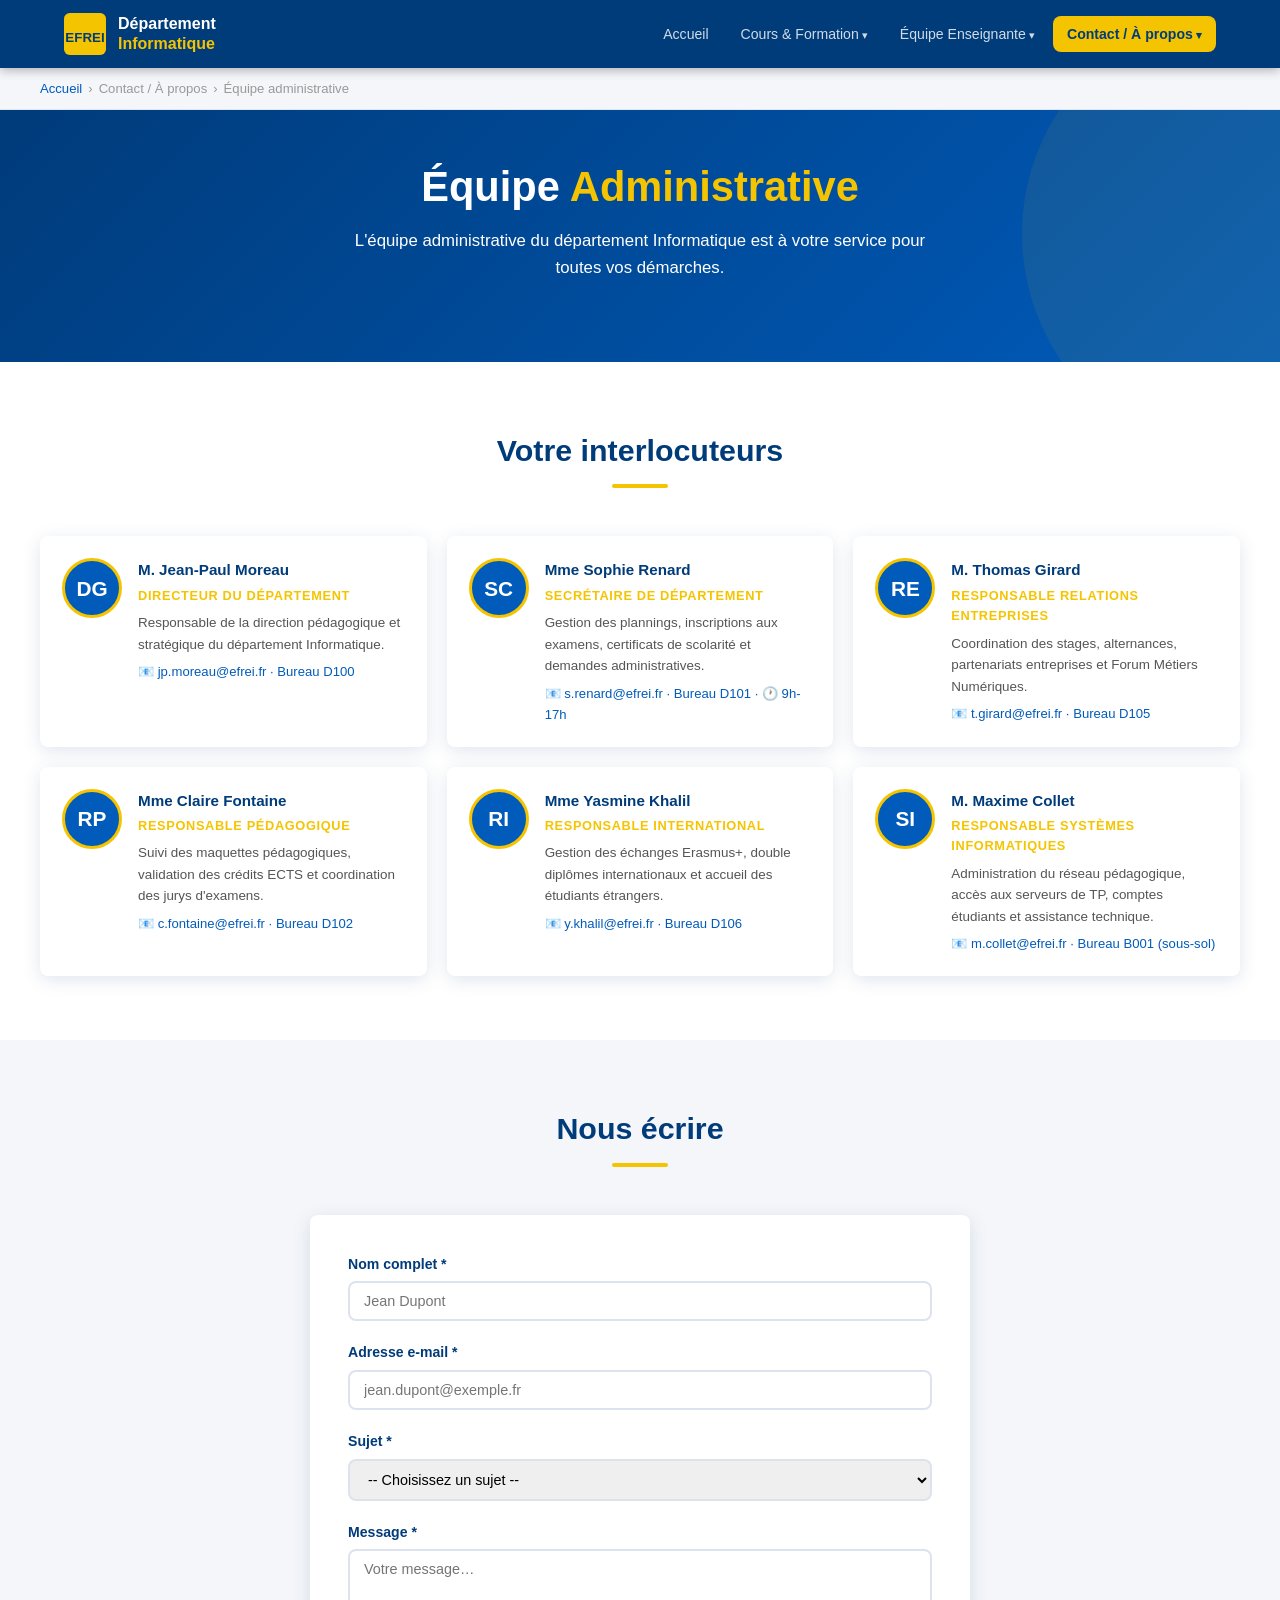
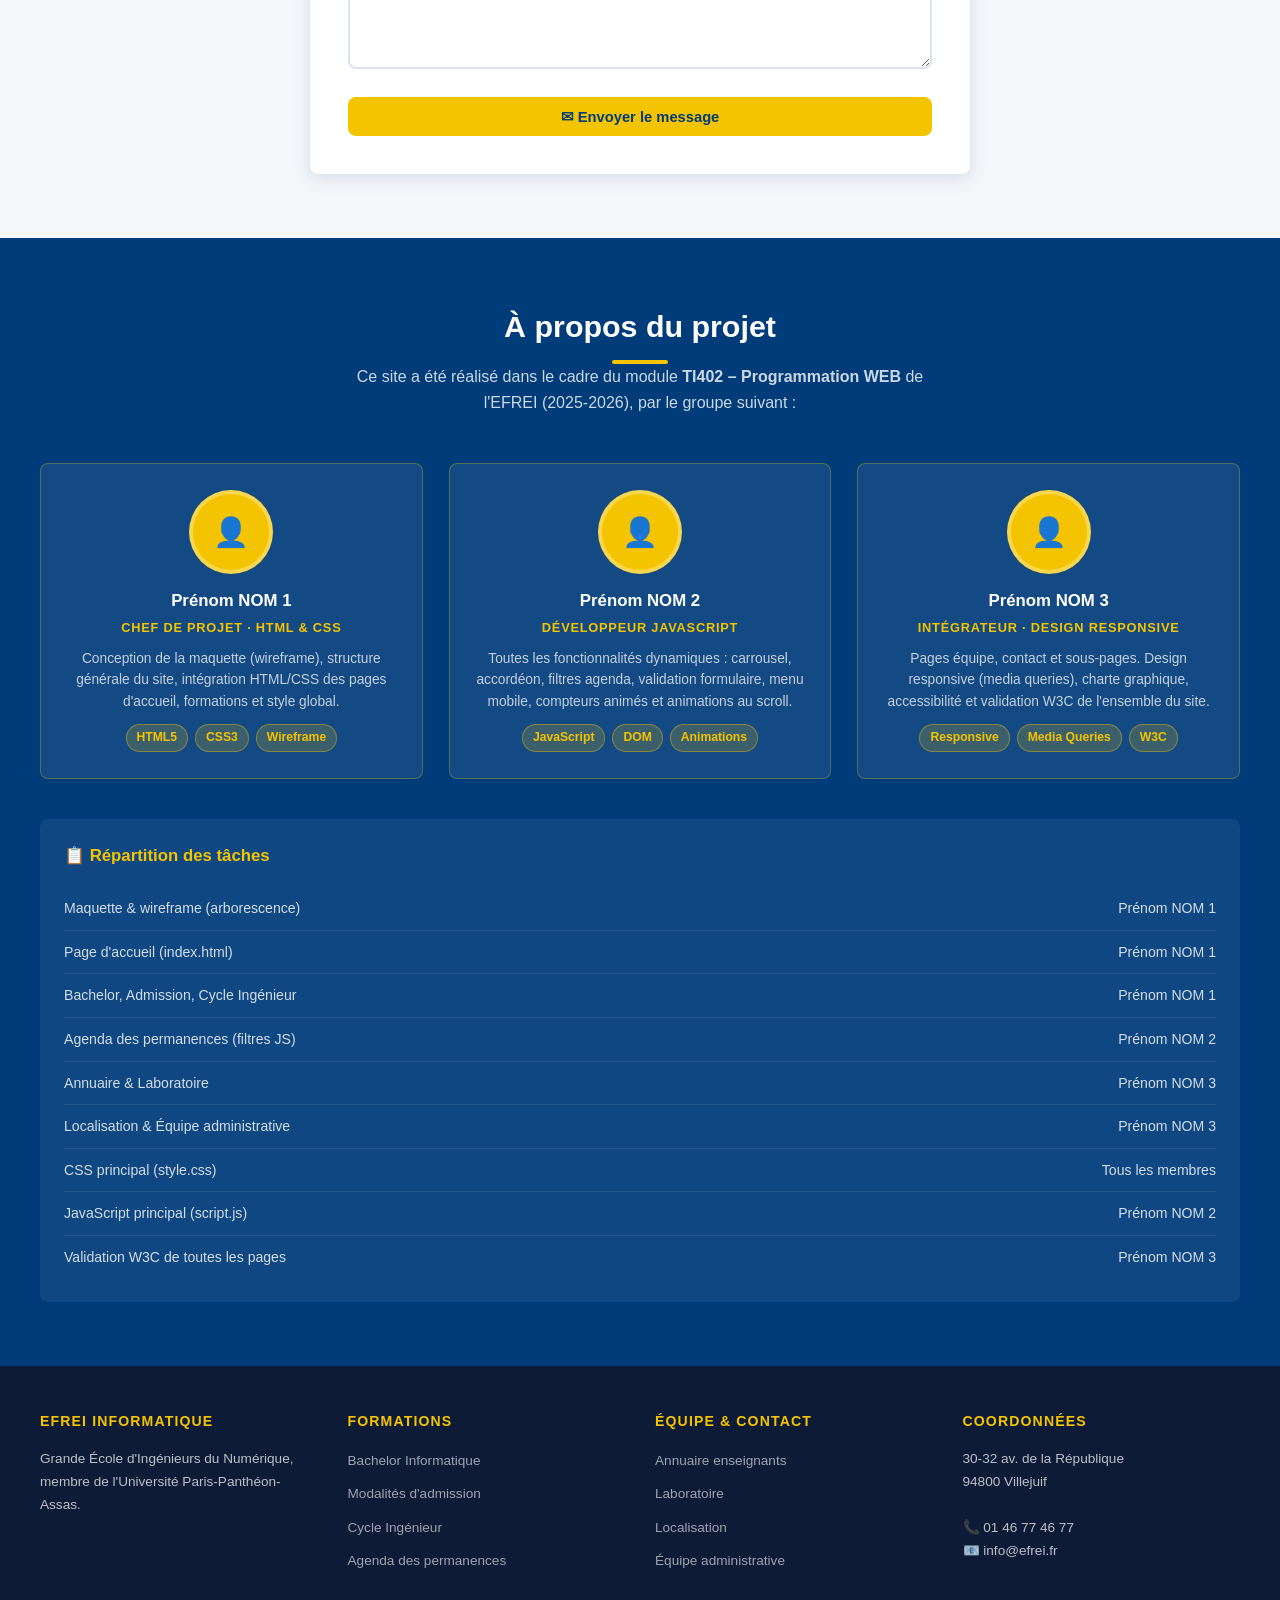
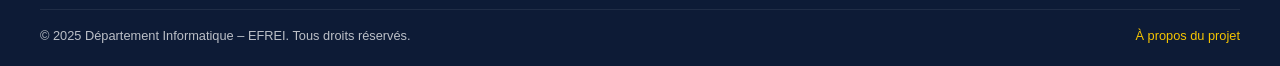
==== Contact/equipe-administrative.html @ bdb6fded "Add files via upload" ====
<!DOCTYPE html>
<html lang="fr">
<head>
  <meta charset="UTF-8" />
  <meta name="viewport" content="width=device-width, initial-scale=1.0" />
  <title>Équipe Administrative &amp; À propos – EFREI</title>
  <link rel="stylesheet" href="../style.css" />
  <style>
    /* Section À propos du projet */
    .apropos-section { background:var(--bleu); color:var(--blanc); }
    .apropos-section .section-titre h2 { color:var(--blanc); }
    .apropos-section .section-titre p { color:rgba(255,255,255,0.8); }
    .carte-membre-projet {
      background:rgba(255,255,255,0.08); border:1px solid rgba(245,196,0,0.3);
      border-radius:var(--radius); padding:26px; text-align:center;
      transition:background 0.3s, transform 0.3s;
    }
    .carte-membre-projet:hover { background:rgba(255,255,255,0.14); transform:translateY(-4px); }
    .carte-membre-projet .av-projet {
      width:84px; height:84px; border-radius:50%; background:var(--jaune);
      color:var(--bleu); font-size:1.8rem; font-weight:700;
      display:flex; align-items:center; justify-content:center;
      margin:0 auto 14px; border:4px solid rgba(255,255,255,0.3);
    }
    .carte-membre-projet h3 { color:var(--blanc); font-size:1.05rem; margin-bottom:3px; }
    .carte-membre-projet .role-projet { color:var(--jaune); font-size:0.8rem; font-weight:700; text-transform:uppercase; letter-spacing:0.06em; margin-bottom:10px; }
    .carte-membre-projet p { font-size:0.86rem; color:rgba(255,255,255,0.75); line-height:1.55; }
    .tech-tags { display:flex; flex-wrap:wrap; gap:7px; justify-content:center; margin-top:12px; }
    .tech-tag { background:rgba(245,196,0,0.18); color:var(--jaune); border:1px solid rgba(245,196,0,0.4); border-radius:20px; padding:3px 10px; font-size:0.76rem; font-weight:600; }
    .repartition-box { background:rgba(255,255,255,0.06); border-radius:var(--radius); padding:24px; margin-top:40px; }
    .repartition-box h3 { color:var(--jaune); margin-bottom:18px; font-size:1.05rem; }
    .repartition-ligne { display:flex; justify-content:space-between; align-items:center; padding:10px 0; border-bottom:1px solid rgba(255,255,255,0.08); font-size:0.88rem; color:rgba(255,255,255,0.82); }
    .repartition-ligne:last-child { border-bottom:none; }
 
    /* Équipe administrative */
    .admin-card { background:var(--blanc); border-radius:var(--radius); box-shadow:var(--ombre); padding:22px; display:flex; gap:16px; align-items:flex-start; transition:transform 0.3s; }
    .admin-card:hover { transform:translateY(-3px); }
    .admin-av { width:60px; height:60px; min-width:60px; border-radius:50%; background:var(--bleu-clair); color:var(--blanc); font-size:1.3rem; font-weight:700; display:flex; align-items:center; justify-content:center; border:3px solid var(--jaune); }
    .admin-info h3 { color:var(--bleu); font-size:0.95rem; margin-bottom:3px; }
    .admin-info .poste { font-size:0.8rem; color:var(--jaune); font-weight:700; text-transform:uppercase; letter-spacing:0.05em; margin-bottom:6px; }
    .admin-info p { font-size:0.84rem; color:#555; }
    .admin-info .contact-admin { margin-top:6px; font-size:0.82rem; color:var(--bleu-clair); }
    .grille-admin { display:grid; grid-template-columns:repeat(auto-fit,minmax(300px,1fr)); gap:20px; }
  </style>
</head>
<body>
 
<header>
  <div class="header-inner">
    <div class="logo-zone">
      <svg width="44" height="44" viewBox="0 0 44 44" xmlns="http://www.w3.org/2000/svg" aria-label="Logo EFREI"><rect width="44" height="44" rx="6" fill="#f5c400"/><text x="22" y="30" text-anchor="middle" font-family="Arial Black,sans-serif" font-size="14" font-weight="900" fill="#003b7a">EFREI</text></svg>
      <div class="site-title">Département<br><span>Informatique</span></div>
    </div>
    <button class="menu-btn" id="menu-btn" aria-label="Ouvrir le menu" aria-expanded="false"><span></span><span></span><span></span></button>
    <nav id="nav-principal" aria-label="Navigation principale">
      <ul>
        <li><a href="../index.html">Accueil</a></li>
        <li class="nav-item"><a href="../formations/bachelor.html">Cours &amp; Formation</a><ul class="sous-menu"><li><a href="../formations/bachelor.html">Bachelor Informatique</a></li><li><a href="../formations/admission.html">Modalités d'admission</a></li><li><a href="../formations/cycle-ingenieur.html">Cycle Ingénieur</a></li><li><a href="../formations/agenda.html">Agenda des permanences</a></li></ul></li>
        <li class="nav-item"><a href="../equipe/annuaire.html">Équipe Enseignante</a><ul class="sous-menu"><li><a href="../equipe/annuaire.html">Annuaire des enseignants</a></li><li><a href="../equipe/laboratoire.html">Laboratoire</a></li></ul></li>
        <li class="nav-item"><a href="localisation.html">Contact / À propos</a><ul class="sous-menu"><li><a href="localisation.html">Localisation &amp; accès</a></li><li><a href="equipe-administrative.html">Équipe administrative</a></li></ul></li>
      </ul>
    </nav>
  </div>
</header>
 
<nav class="breadcrumb" aria-label="Fil d'Ariane">
  <div class="conteneur">
    <a href="../index.html">Accueil</a><span>›</span>
    <span>Contact / À propos</span><span>›</span>
    <span>Équipe administrative</span>
  </div>
</nav>
 
<section class="hero hero-petit">
  <div class="conteneur">
    <h1 class="fade-in">Équipe <span>Administrative</span></h1>
    <p class="fd1">L'équipe administrative du département Informatique est à votre service pour toutes vos démarches.</p>
  </div>
</section>
 
<!-- Équipe administrative -->
<section>
  <div class="conteneur">
    <div class="section-titre">
      <h2>Votre interlocuteurs</h2>
      <div class="trait"></div>
    </div>
    <div class="grille-admin">
      <div class="admin-card fd1">
        <div class="admin-av">DG</div>
        <div class="admin-info">
          <h3>M. Jean-Paul Moreau</h3>
          <p class="poste">Directeur du département</p>
          <p>Responsable de la direction pédagogique et stratégique du département Informatique.</p>
          <p class="contact-admin">📧 jp.moreau@efrei.fr · Bureau D100</p>
        </div>
      </div>
      <div class="admin-card fd2">
        <div class="admin-av">SC</div>
        <div class="admin-info">
          <h3>Mme Sophie Renard</h3>
          <p class="poste">Secrétaire de département</p>
          <p>Gestion des plannings, inscriptions aux examens, certificats de scolarité et demandes administratives.</p>
          <p class="contact-admin">📧 s.renard@efrei.fr · Bureau D101 · 🕐 9h-17h</p>
        </div>
      </div>
      <div class="admin-card fd3">
        <div class="admin-av">RE</div>
        <div class="admin-info">
          <h3>M. Thomas Girard</h3>
          <p class="poste">Responsable Relations Entreprises</p>
          <p>Coordination des stages, alternances, partenariats entreprises et Forum Métiers Numériques.</p>
          <p class="contact-admin">📧 t.girard@efrei.fr · Bureau D105</p>
        </div>
      </div>
      <div class="admin-card fd4">
        <div class="admin-av">RP</div>
        <div class="admin-info">
          <h3>Mme Claire Fontaine</h3>
          <p class="poste">Responsable Pédagogique</p>
          <p>Suivi des maquettes pédagogiques, validation des crédits ECTS et coordination des jurys d'examens.</p>
          <p class="contact-admin">📧 c.fontaine@efrei.fr · Bureau D102</p>
        </div>
      </div>
      <div class="admin-card fd1">
        <div class="admin-av">RI</div>
        <div class="admin-info">
          <h3>Mme Yasmine Khalil</h3>
          <p class="poste">Responsable International</p>
          <p>Gestion des échanges Erasmus+, double diplômes internationaux et accueil des étudiants étrangers.</p>
          <p class="contact-admin">📧 y.khalil@efrei.fr · Bureau D106</p>
        </div>
      </div>
      <div class="admin-card fd2">
        <div class="admin-av">SI</div>
        <div class="admin-info">
          <h3>M. Maxime Collet</h3>
          <p class="poste">Responsable Systèmes Informatiques</p>
          <p>Administration du réseau pédagogique, accès aux serveurs de TP, comptes étudiants et assistance technique.</p>
          <p class="contact-admin">📧 m.collet@efrei.fr · Bureau B001 (sous-sol)</p>
        </div>
      </div>
    </div>
  </div>
</section>
 
<!-- Formulaire de contact -->
<section class="fond-gris">
  <div class="conteneur">
    <div class="section-titre">
      <h2>Nous écrire</h2>
      <div class="trait"></div>
    </div>
    <form class="formulaire" id="form-contact" novalidate>
      <div class="champ-groupe">
        <label for="nom">Nom complet *</label>
        <input type="text" id="nom" name="nom" placeholder="Jean Dupont" required autocomplete="name" />
        <p class="erreur-msg" id="nom-erreur" role="alert">Veuillez entrer votre nom (min. 2 caractères).</p>
      </div>
      <div class="champ-groupe">
        <label for="email">Adresse e-mail *</label>
        <input type="email" id="email" name="email" placeholder="jean.dupont@exemple.fr" required autocomplete="email" />
        <p class="erreur-msg" id="email-erreur" role="alert">Veuillez entrer un e-mail valide.</p>
      </div>
      <div class="champ-groupe">
        <label for="sujet">Sujet *</label>
        <select id="sujet" name="sujet" required>
          <option value="">-- Choisissez un sujet --</option>
          <option value="info">Demande d'information</option>
          <option value="stage">Stage / Alternance</option>
          <option value="admission">Admission</option>
          <option value="scolarite">Scolarité</option>
          <option value="autre">Autre</option>
        </select>
        <p class="erreur-msg" id="sujet-erreur" role="alert">Veuillez choisir un sujet.</p>
      </div>
      <div class="champ-groupe">
        <label for="message">Message *</label>
        <textarea id="message" name="message" placeholder="Votre message…" required></textarea>
        <p class="erreur-msg" id="msg-erreur" role="alert">Le message doit contenir au moins 10 caractères.</p>
      </div>
      <button type="submit" class="btn btn-primaire" style="width:100%;">✉ Envoyer le message</button>
      <div class="success-msg" id="success-msg" role="status">✅ Message envoyé ! Nous vous répondrons rapidement.</div>
    </form>
  </div>
</section>
 
<!-- ======== À PROPOS DU PROJET ======== -->
<section class="apropos-section" id="a-propos">
  <div class="conteneur">
    <div class="section-titre">
      <h2>À propos du projet</h2>
      <div class="trait"></div>
      <p>Ce site a été réalisé dans le cadre du module <strong>TI402 – Programmation WEB</strong> de l'EFREI (2025-2026), par le groupe suivant :</p>
    </div>
 
    <!-- ⚠️ REMPLACEZ les "Prénom NOM" et les initiales par les vrais membres de votre groupe ! -->
    <div class="grille-cartes">
 
      <div class="carte-membre-projet fd1">
        <div class="av-projet">👤</div>
        <h3>Prénom NOM 1</h3>
        <p class="role-projet">Chef de projet · HTML &amp; CSS</p>
        <p>Conception de la maquette (wireframe), structure générale du site, intégration HTML/CSS des pages d'accueil, formations et style global.</p>
        <div class="tech-tags"><span class="tech-tag">HTML5</span><span class="tech-tag">CSS3</span><span class="tech-tag">Wireframe</span></div>
      </div>
 
      <div class="carte-membre-projet fd2">
        <div class="av-projet">👤</div>
        <h3>Prénom NOM 2</h3>
        <p class="role-projet">Développeur JavaScript</p>
        <p>Toutes les fonctionnalités dynamiques : carrousel, accordéon, filtres agenda, validation formulaire, menu mobile, compteurs animés et animations au scroll.</p>
        <div class="tech-tags"><span class="tech-tag">JavaScript</span><span class="tech-tag">DOM</span><span class="tech-tag">Animations</span></div>
      </div>
 
      <div class="carte-membre-projet fd3">
        <div class="av-projet">👤</div>
        <h3>Prénom NOM 3</h3>
        <p class="role-projet">Intégrateur · Design Responsive</p>
        <p>Pages équipe, contact et sous-pages. Design responsive (media queries), charte graphique, accessibilité et validation W3C de l'ensemble du site.</p>
        <div class="tech-tags"><span class="tech-tag">Responsive</span><span class="tech-tag">Media Queries</span><span class="tech-tag">W3C</span></div>
      </div>
 
    </div>
 
    <!-- Répartition des tâches -->
    <div class="repartition-box">
      <h3>📋 Répartition des tâches</h3>
      <div class="repartition-ligne"><span>Maquette &amp; wireframe (arborescence)</span><span>Prénom NOM 1</span></div>
      <div class="repartition-ligne"><span>Page d'accueil (index.html)</span><span>Prénom NOM 1</span></div>
      <div class="repartition-ligne"><span>Bachelor, Admission, Cycle Ingénieur</span><span>Prénom NOM 1</span></div>
      <div class="repartition-ligne"><span>Agenda des permanences (filtres JS)</span><span>Prénom NOM 2</span></div>
      <div class="repartition-ligne"><span>Annuaire &amp; Laboratoire</span><span>Prénom NOM 3</span></div>
      <div class="repartition-ligne"><span>Localisation &amp; Équipe administrative</span><span>Prénom NOM 3</span></div>
      <div class="repartition-ligne"><span>CSS principal (style.css)</span><span>Tous les membres</span></div>
      <div class="repartition-ligne"><span>JavaScript principal (script.js)</span><span>Prénom NOM 2</span></div>
      <div class="repartition-ligne"><span>Validation W3C de toutes les pages</span><span>Prénom NOM 3</span></div>
    </div>
  </div>
</section>
 
<footer>
  <div class="footer-inner">
    <div class="footer-col"><h3>EFREI Informatique</h3><p>Grande École d'Ingénieurs du Numérique, membre de l'Université Paris-Panthéon-Assas.</p></div>
    <div class="footer-col"><h3>Formations</h3><ul><li><a href="../formations/bachelor.html">Bachelor Informatique</a></li><li><a href="../formations/admission.html">Modalités d'admission</a></li><li><a href="../formations/cycle-ingenieur.html">Cycle Ingénieur</a></li><li><a href="../formations/agenda.html">Agenda des permanences</a></li></ul></div>
    <div class="footer-col"><h3>Équipe &amp; Contact</h3><ul><li><a href="../equipe/annuaire.html">Annuaire enseignants</a></li><li><a href="../equipe/laboratoire.html">Laboratoire</a></li><li><a href="localisation.html">Localisation</a></li><li><a href="equipe-administrative.html">Équipe administrative</a></li></ul></div>
    <div class="footer-col"><h3>Coordonnées</h3><p>30-32 av. de la République<br>94800 Villejuif<br><br>📞 01 46 77 46 77<br>📧 info@efrei.fr</p></div>
  </div>
  <div class="footer-bas">
    <p>&copy; 2025 Département Informatique – EFREI. Tous droits réservés.</p>
    <nav aria-label="Nav secondaire"><a href="equipe-administrative.html#a-propos" style="color:var(--jaune);">À propos du projet</a></nav>
  </div>
</footer>
<script src="../script.js"></script>
</body>
</html>
---- style.css ----
/* ============================================
   EFREI - Département Informatique
   style.css — Feuille de style principale
   ============================================ */
 
/* ---------- Variables CSS ---------- */
:root {
  --bleu:       #003b7a;
  --bleu-clair: #005bbb;
  --jaune:      #f5c400;
  --blanc:      #ffffff;
  --gris-clair: #f4f6f9;
  --gris-texte: #333333;
  --pied:       #0d1b36;
  --ombre:      0 4px 18px rgba(0,59,122,0.13);
  --radius:     8px;
  --transition: 0.3s ease;
}
 
/* ---------- Reset ---------- */
*, *::before, *::after { margin:0; padding:0; box-sizing:border-box; }
html { scroll-behavior: smooth; }
body { font-family:'Segoe UI',Tahoma,Geneva,Verdana,sans-serif; color:var(--gris-texte); background:var(--blanc); line-height:1.6; }
a { text-decoration:none; color:inherit; }
img { max-width:100%; height:auto; display:block; }
ul { list-style:none; }
 
/* ---------- HEADER ---------- */
header {
  background: var(--bleu);
  color: var(--blanc);
  position: sticky;
  top: 0;
  z-index: 1000;
  box-shadow: 0 2px 10px rgba(0,0,0,0.3);
}
.header-inner {
  max-width: 1200px;
  margin: 0 auto;
  padding: 0 24px;
  height: 68px;
  display: flex;
  align-items: center;
  justify-content: space-between;
}
.logo-zone { display:flex; align-items:center; gap:12px; }
.logo-zone svg { height:42px; width:auto; }
.site-title { font-size:1rem; font-weight:700; line-height:1.25; }
.site-title span { color:var(--jaune); }
 
/* NAV */
nav ul { display:flex; gap:4px; }
nav ul li a {
  display:block;
  padding:7px 14px;
  border-radius:var(--radius);
  font-size:0.88rem;
  font-weight:500;
  color:rgba(255,255,255,0.82);
  transition:background var(--transition), color var(--transition);
}
nav ul li a:hover, nav ul li a.actif {
  background:var(--jaune);
  color:var(--bleu);
  font-weight:700;
}
 
/* Dropdown sous-menus */
.nav-item { position:relative; }
.nav-item > a::after { content:' ▾'; font-size:0.7rem; }
.sous-menu {
  display:none;
  position:absolute;
  top:calc(100% + 8px);
  left:0;
  background:var(--blanc);
  border-radius:var(--radius);
  box-shadow:var(--ombre);
  min-width:220px;
  padding:8px 0;
  z-index:200;
}
.sous-menu li a {
  color:var(--bleu);
  padding:9px 18px;
  font-size:0.85rem;
  border-radius:0;
  display:block;
}
.sous-menu li a:hover { background:var(--gris-clair); color:var(--bleu); }
.nav-item:hover .sous-menu { display:block; }
 
/* Hamburger */
.menu-btn {
  display:none; background:none; border:none; cursor:pointer;
  flex-direction:column; gap:5px; padding:6px;
}
.menu-btn span { display:block; width:26px; height:3px; background:var(--blanc); border-radius:2px; transition:var(--transition); }
 
/* ---------- FOOTER ---------- */
footer {
  background: var(--pied);
  color: rgba(255,255,255,0.72);
  padding: 44px 24px 20px;
}
.footer-inner {
  max-width:1200px; margin:0 auto;
  display:grid; grid-template-columns:repeat(auto-fit,minmax(210px,1fr)); gap:30px;
  margin-bottom:28px;
}
.footer-col h3 {
  color:var(--jaune); font-size:0.88rem; font-weight:700;
  text-transform:uppercase; letter-spacing:0.08em; margin-bottom:14px;
}
.footer-col ul li { margin-bottom:8px; }
.footer-col ul li a { color:rgba(255,255,255,0.6); font-size:0.85rem; transition:color var(--transition); }
.footer-col ul li a:hover { color:var(--jaune); }
.footer-col p { font-size:0.85rem; line-height:1.7; }
.footer-bas {
  max-width:1200px; margin:0 auto;
  border-top:1px solid rgba(255,255,255,0.08);
  padding-top:16px;
  display:flex; justify-content:space-between; align-items:center;
  flex-wrap:wrap; gap:10px; font-size:0.8rem;
}
 
/* ---------- ÉLÉMENTS COMMUNS ---------- */
.conteneur { max-width:1200px; margin:0 auto; }
section { padding:64px 24px; }
.fond-gris { background:var(--gris-clair); }
 
.section-titre { text-align:center; margin-bottom:48px; }
.section-titre h2 { font-size:1.9rem; color:var(--bleu); margin-bottom:8px; }
.section-titre p { color:#666; max-width:580px; margin:0 auto; }
.trait { width:56px; height:4px; background:var(--jaune); margin:10px auto 0; border-radius:2px; }
 
/* Fil d'Ariane */
.breadcrumb {
  background:var(--gris-clair);
  padding:10px 24px;
  font-size:0.82rem;
  color:#666;
  border-bottom:1px solid #e0e6ef;
}
.breadcrumb .conteneur { display:flex; gap:6px; align-items:center; flex-wrap:wrap; }
.breadcrumb a { color:var(--bleu-clair); }
.breadcrumb a:hover { text-decoration:underline; }
.breadcrumb span { color:#999; }
 
/* HERO */
.hero {
  background:linear-gradient(135deg,var(--bleu) 0%,var(--bleu-clair) 100%);
  color:var(--blanc);
  padding:80px 24px;
  text-align:center;
  position:relative;
  overflow:hidden;
}
.hero::before {
  content:''; position:absolute; top:-40%; right:-15%;
  width:450px; height:450px;
  background:rgba(245,196,0,0.07); border-radius:50%;
}
.hero-petit { padding:52px 24px; }
.hero h1 { font-size:2.6rem; font-weight:800; margin-bottom:16px; line-height:1.2; }
.hero h1 span { color:var(--jaune); }
.hero p { font-size:1.05rem; opacity:0.9; max-width:580px; margin:0 auto 28px; }
.hero-boutons { display:flex; gap:12px; justify-content:center; flex-wrap:wrap; }
 
/* BOUTONS */
.btn { display:inline-block; padding:11px 26px; border-radius:var(--radius); font-weight:600; font-size:0.92rem; cursor:pointer; transition:all var(--transition); border:none; }
.btn-primaire { background:var(--jaune); color:var(--bleu); }
.btn-primaire:hover { background:#e6b800; transform:translateY(-2px); box-shadow:var(--ombre); }
.btn-secondaire { background:transparent; color:var(--blanc); border:2px solid rgba(255,255,255,0.7); }
.btn-secondaire:hover { background:var(--blanc); color:var(--bleu); }
.btn-bleu { background:var(--bleu); color:var(--blanc); }
.btn-bleu:hover { background:var(--bleu-clair); transform:translateY(-2px); }
 
/* CARTES */
.grille-cartes { display:grid; grid-template-columns:repeat(auto-fit,minmax(260px,1fr)); gap:26px; }
.carte {
  background:var(--blanc); border-radius:var(--radius);
  box-shadow:var(--ombre); overflow:hidden;
  transition:transform var(--transition), box-shadow var(--transition);
}
.carte:hover { transform:translateY(-5px); box-shadow:0 14px 32px rgba(0,59,122,0.18); }
.carte-entete { background:var(--bleu); color:var(--blanc); padding:20px; font-size:1.9rem; text-align:center; }
.carte-corps { padding:22px; }
.carte-corps h3 { font-size:1.05rem; color:var(--bleu); margin-bottom:8px; }
.carte-corps p { font-size:0.88rem; color:#555; line-height:1.6; }
 
/* LIEN CARTE (sous-pages) */
.carte-lien { display:block; border:2px solid #e0e6ef; border-radius:var(--radius); padding:22px; transition:all var(--transition); }
.carte-lien:hover { border-color:var(--bleu-clair); background:var(--gris-clair); transform:translateY(-3px); box-shadow:var(--ombre); }
.carte-lien .icone-lien { font-size:2rem; margin-bottom:10px; }
.carte-lien h3 { color:var(--bleu); font-size:1rem; margin-bottom:6px; }
.carte-lien p { font-size:0.85rem; color:#666; }
.carte-lien .fleche { color:var(--jaune); font-size:1.2rem; font-weight:700; margin-top:10px; display:block; }
 
/* TABLEAU */
.tableau-conteneur { overflow-x:auto; }
table { width:100%; border-collapse:collapse; font-size:0.9rem; }
thead { background:var(--bleu); color:var(--blanc); }
thead th { padding:13px 16px; text-align:left; font-weight:600; }
tbody tr { border-bottom:1px solid #e8ecf2; transition:background var(--transition); }
tbody tr:hover { background:#eef3fb; }
tbody td { padding:12px 16px; }
.badge { display:inline-block; padding:3px 10px; border-radius:20px; font-size:0.75rem; font-weight:600; }
.badge-bleu  { background:#dbeafe; color:#1e40af; }
.badge-vert  { background:#d1fae5; color:#065f46; }
.badge-jaune { background:#fef3c7; color:#92400e; }
.badge-rouge { background:#fee2e2; color:#991b1b; }
 
/* STATS */
.stats-bande { background:var(--bleu); color:var(--blanc); padding:50px 24px; }
.stats-grille { max-width:900px; margin:0 auto; display:grid; grid-template-columns:repeat(auto-fit,minmax(150px,1fr)); gap:28px; text-align:center; }
.stat-item h3 { font-size:2.4rem; color:var(--jaune); font-weight:800; }
.stat-item p { font-size:0.88rem; opacity:0.85; margin-top:6px; }
 
/* FORMULAIRE */
.formulaire { max-width:660px; margin:0 auto; background:var(--blanc); border-radius:var(--radius); box-shadow:var(--ombre); padding:38px; }
.champ-groupe { margin-bottom:20px; }
.champ-groupe label { display:block; font-weight:600; font-size:0.88rem; margin-bottom:6px; color:var(--bleu); }
.champ-groupe input, .champ-groupe select, .champ-groupe textarea {
  width:100%; padding:10px 14px; border:2px solid #dde3ee;
  border-radius:var(--radius); font-size:0.9rem; font-family:inherit;
  transition:border-color var(--transition); outline:none;
}
.champ-groupe input:focus, .champ-groupe select:focus, .champ-groupe textarea:focus { border-color:var(--bleu-clair); }
.champ-groupe input.invalide, .champ-groupe textarea.invalide { border-color:#e53e3e; }
.champ-groupe textarea { resize:vertical; min-height:120px; }
.erreur-msg { color:#e53e3e; font-size:0.78rem; margin-top:4px; display:none; }
.erreur-msg.visible { display:block; }
.success-msg { display:none; background:#d1fae5; color:#065f46; padding:14px; border-radius:var(--radius); text-align:center; font-weight:600; margin-top:14px; }
 
/* CARROUSEL */
.carrousel { position:relative; overflow:hidden; border-radius:var(--radius); background:var(--bleu); }
.carrousel-piste { display:flex; transition:transform 0.5s ease; }
.carrousel-diapo { min-width:100%; padding:56px 40px; text-align:center; color:var(--blanc); }
.carrousel-diapo h3 { font-size:1.7rem; margin-bottom:10px; color:var(--jaune); }
.carrousel-diapo p { font-size:0.95rem; opacity:0.9; max-width:560px; margin:0 auto; }
.carrousel-btn { position:absolute; top:50%; transform:translateY(-50%); background:rgba(255,255,255,0.18); color:var(--blanc); border:none; width:42px; height:42px; border-radius:50%; font-size:1.2rem; cursor:pointer; transition:background var(--transition); }
.carrousel-btn:hover { background:var(--jaune); color:var(--bleu); }
.carrousel-btn.precedent { left:10px; }
.carrousel-btn.suivant   { right:10px; }
.carrousel-points { display:flex; justify-content:center; gap:8px; padding:12px 0; background:var(--bleu); }
.point { width:9px; height:9px; border-radius:50%; background:rgba(255,255,255,0.28); cursor:pointer; border:none; transition:background var(--transition); }
.point.actif { background:var(--jaune); }
 
/* ACCORDEON */
.accordeon-item { background:var(--blanc); border-radius:var(--radius); box-shadow:var(--ombre); margin-bottom:10px; overflow:hidden; }
.accordeon-titre { width:100%; background:none; border:none; padding:16px 20px; text-align:left; font-size:0.95rem; font-weight:600; color:var(--bleu); cursor:pointer; display:flex; justify-content:space-between; align-items:center; transition:background var(--transition); }
.accordeon-titre:hover { background:#eef3fb; }
.accordeon-titre .icone { font-size:1.1rem; transition:transform var(--transition); }
.accordeon-titre.ouvert .icone { transform:rotate(45deg); }
.accordeon-corps { max-height:0; overflow:hidden; transition:max-height 0.4s ease, padding 0.3s ease; padding:0 20px; }
.accordeon-corps.ouvert { padding:14px 20px 20px; }
.accordeon-corps p, .accordeon-corps ul { font-size:0.88rem; color:#555; }
.accordeon-corps ul { list-style:disc; padding-left:18px; margin-top:8px; }
.accordeon-corps ul li { margin-bottom:5px; }
 
/* ANIMATIONS */
@keyframes fadeInUp { from{opacity:0;transform:translateY(28px)} to{opacity:1;transform:translateY(0)} }
.fade-in { animation:fadeInUp 0.55s ease forwards; }
.fd1{animation-delay:0.05s;opacity:0} .fd2{animation-delay:0.15s;opacity:0} .fd3{animation-delay:0.25s;opacity:0} .fd4{animation-delay:0.35s;opacity:0}
 
/* ---------- RESPONSIVE ---------- */
@media(max-width:900px){
  .hero h1{font-size:2.1rem;}
  .section-titre h2{font-size:1.65rem;}
}
@media(max-width:680px){
  .menu-btn{display:flex;}
  nav{display:none;position:absolute;top:68px;left:0;right:0;background:var(--bleu);padding:14px 20px;box-shadow:0 4px 14px rgba(0,0,0,0.22);}
  nav.ouvert{display:block;}
  nav ul{flex-direction:column;gap:3px;}
  nav ul li a{padding:11px 14px;}
  .sous-menu{position:static;box-shadow:none;background:rgba(255,255,255,0.08);padding-left:12px;}
  .sous-menu li a{color:rgba(255,255,255,0.8);}
  .sous-menu li a:hover{background:rgba(255,255,255,0.1);}
  .nav-item:hover .sous-menu{display:none;}
  .nav-item.ouvert-mobile .sous-menu{display:block;}
  .hero{padding:60px 20px;}
  .hero h1{font-size:1.75rem;}
  .formulaire{padding:22px 16px;}
  .footer-bas{flex-direction:column;text-align:center;}
}
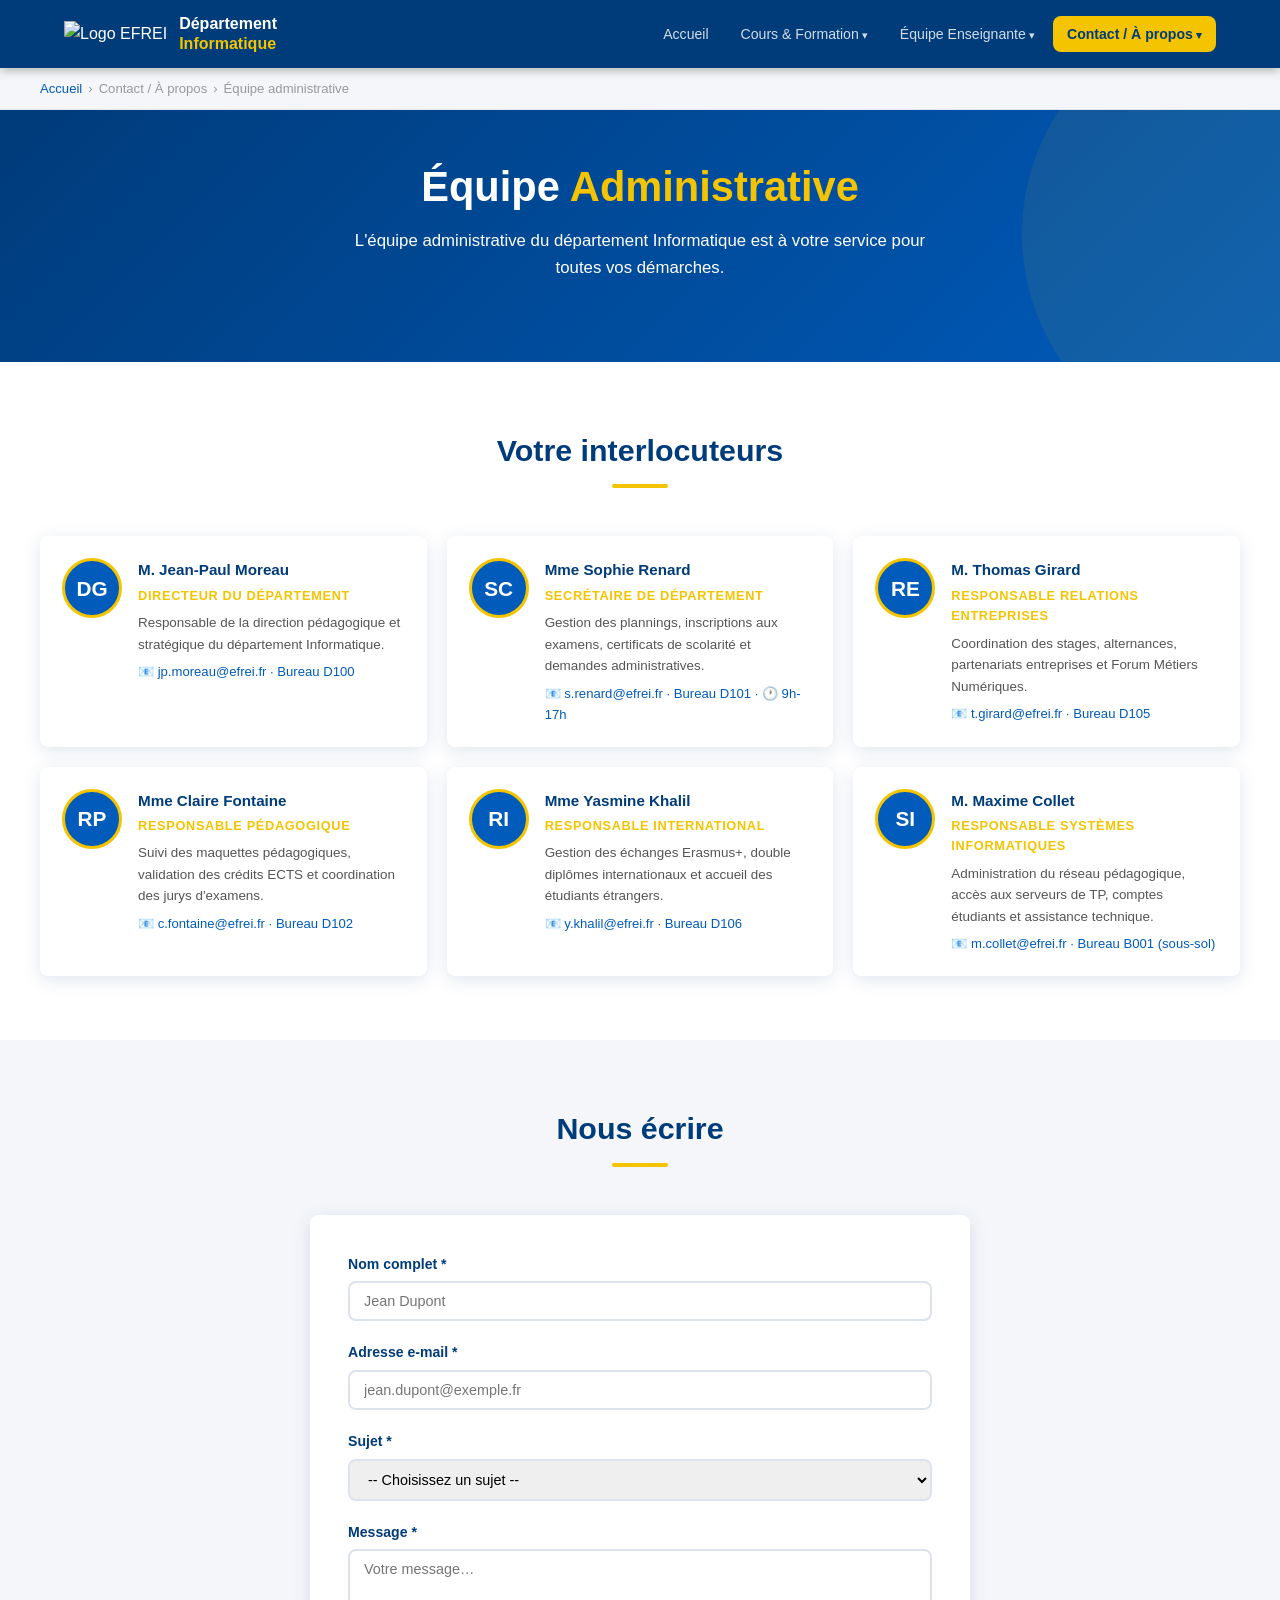
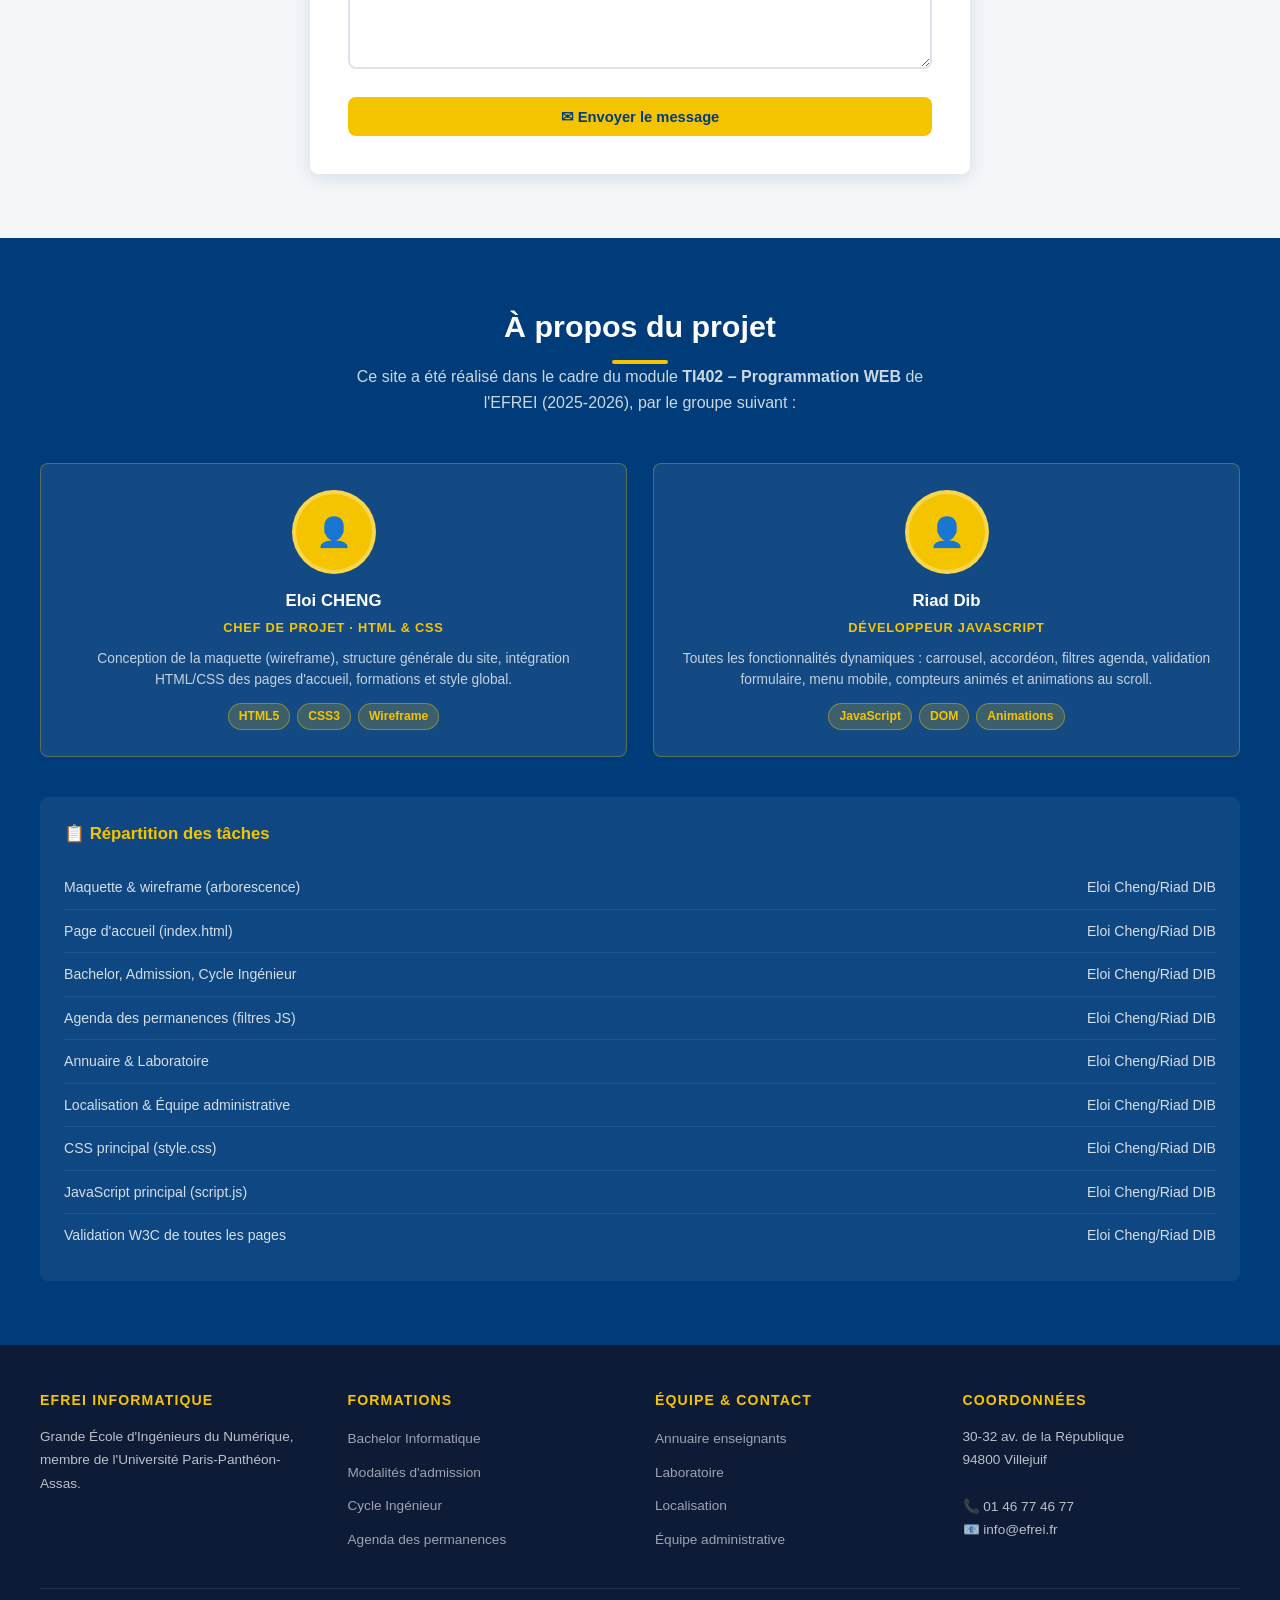
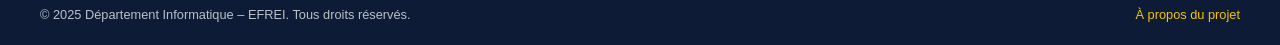
==== commit b64f2924: "Update equipe-administrative.html" ====
--- a/Contact/equipe-administrative.html
+++ b/Contact/equipe-administrative.html
@@ -48,7 +48,7 @@
 <header>
   <div class="header-inner">
     <div class="logo-zone">
-      <svg width="44" height="44" viewBox="0 0 44 44" xmlns="http://www.w3.org/2000/svg" aria-label="Logo EFREI"><rect width="44" height="44" rx="6" fill="#f5c400"/><text x="22" y="30" text-anchor="middle" font-family="Arial Black,sans-serif" font-size="14" font-weight="900" fill="#003b7a">EFREI</text></svg>
+      <img src="../Image/Logo_Efrei_2022.svg" alt="Logo EFREI" class="logo-efrei" />
       <div class="site-title">Département<br><span>Informatique</span></div>
     </div>
     <button class="menu-btn" id="menu-btn" aria-label="Ouvrir le menu" aria-expanded="false"><span></span><span></span><span></span></button>
@@ -199,7 +199,7 @@
  
       <div class="carte-membre-projet fd1">
         <div class="av-projet">👤</div>
-        <h3>Prénom NOM 1</h3>
+        <h3>Eloi CHENG</h3>
         <p class="role-projet">Chef de projet · HTML &amp; CSS</p>
         <p>Conception de la maquette (wireframe), structure générale du site, intégration HTML/CSS des pages d'accueil, formations et style global.</p>
         <div class="tech-tags"><span class="tech-tag">HTML5</span><span class="tech-tag">CSS3</span><span class="tech-tag">Wireframe</span></div>
@@ -207,34 +207,28 @@
  
       <div class="carte-membre-projet fd2">
         <div class="av-projet">👤</div>
-        <h3>Prénom NOM 2</h3>
+        <h3>Riad Dib</h3>
         <p class="role-projet">Développeur JavaScript</p>
         <p>Toutes les fonctionnalités dynamiques : carrousel, accordéon, filtres agenda, validation formulaire, menu mobile, compteurs animés et animations au scroll.</p>
         <div class="tech-tags"><span class="tech-tag">JavaScript</span><span class="tech-tag">DOM</span><span class="tech-tag">Animations</span></div>
       </div>
  
-      <div class="carte-membre-projet fd3">
-        <div class="av-projet">👤</div>
-        <h3>Prénom NOM 3</h3>
-        <p class="role-projet">Intégrateur · Design Responsive</p>
-        <p>Pages équipe, contact et sous-pages. Design responsive (media queries), charte graphique, accessibilité et validation W3C de l'ensemble du site.</p>
-        <div class="tech-tags"><span class="tech-tag">Responsive</span><span class="tech-tag">Media Queries</span><span class="tech-tag">W3C</span></div>
-      </div>
+
  
     </div>
  
     <!-- Répartition des tâches -->
     <div class="repartition-box">
       <h3>📋 Répartition des tâches</h3>
-      <div class="repartition-ligne"><span>Maquette &amp; wireframe (arborescence)</span><span>Prénom NOM 1</span></div>
-      <div class="repartition-ligne"><span>Page d'accueil (index.html)</span><span>Prénom NOM 1</span></div>
-      <div class="repartition-ligne"><span>Bachelor, Admission, Cycle Ingénieur</span><span>Prénom NOM 1</span></div>
-      <div class="repartition-ligne"><span>Agenda des permanences (filtres JS)</span><span>Prénom NOM 2</span></div>
-      <div class="repartition-ligne"><span>Annuaire &amp; Laboratoire</span><span>Prénom NOM 3</span></div>
-      <div class="repartition-ligne"><span>Localisation &amp; Équipe administrative</span><span>Prénom NOM 3</span></div>
-      <div class="repartition-ligne"><span>CSS principal (style.css)</span><span>Tous les membres</span></div>
-      <div class="repartition-ligne"><span>JavaScript principal (script.js)</span><span>Prénom NOM 2</span></div>
-      <div class="repartition-ligne"><span>Validation W3C de toutes les pages</span><span>Prénom NOM 3</span></div>
+      <div class="repartition-ligne"><span>Maquette &amp; wireframe (arborescence)</span><span>Eloi Cheng/Riad DIB</span></div>
+      <div class="repartition-ligne"><span>Page d'accueil (index.html)</span><span>Eloi Cheng/Riad DIB</span></div>
+      <div class="repartition-ligne"><span>Bachelor, Admission, Cycle Ingénieur</span><span>Eloi Cheng/Riad DIB</span></div>
+      <div class="repartition-ligne"><span>Agenda des permanences (filtres JS)</span><span>Eloi Cheng/Riad DIB</span></div>
+      <div class="repartition-ligne"><span>Annuaire &amp; Laboratoire</span><span>Eloi Cheng/Riad DIB</span></div>
+      <div class="repartition-ligne"><span>Localisation &amp; Équipe administrative</span><span>Eloi Cheng/Riad DIB</span></div>
+      <div class="repartition-ligne"><span>CSS principal (style.css)</span><span>Eloi Cheng/Riad DIB</span></div>
+      <div class="repartition-ligne"><span>JavaScript principal (script.js)</span><span>Eloi Cheng/Riad DIB</span></div>
+      <div class="repartition-ligne"><span>Validation W3C de toutes les pages</span><span>Eloi Cheng/Riad DIB</span></div>
     </div>
   </div>
 </section>
@@ -253,4 +247,4 @@
 </footer>
 <script src="../script.js"></script>
 </body>
-</html>+</html>
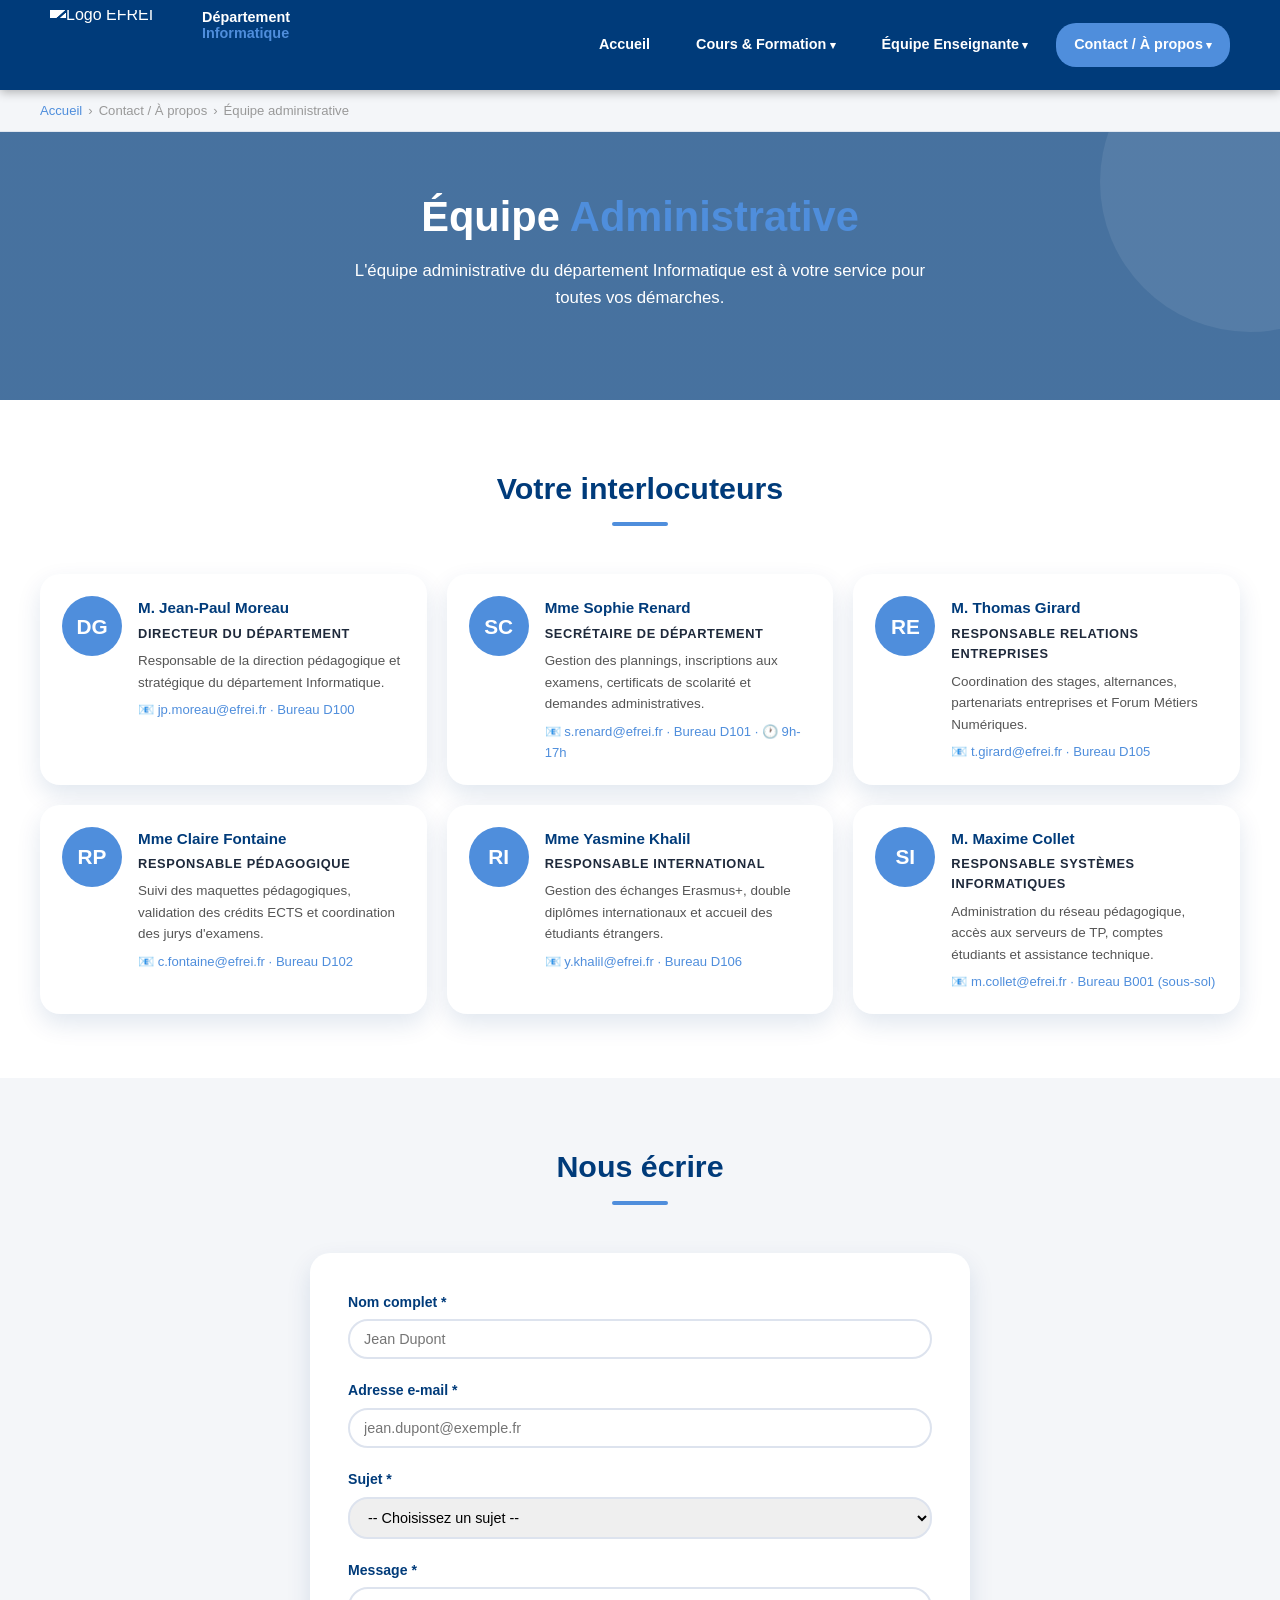
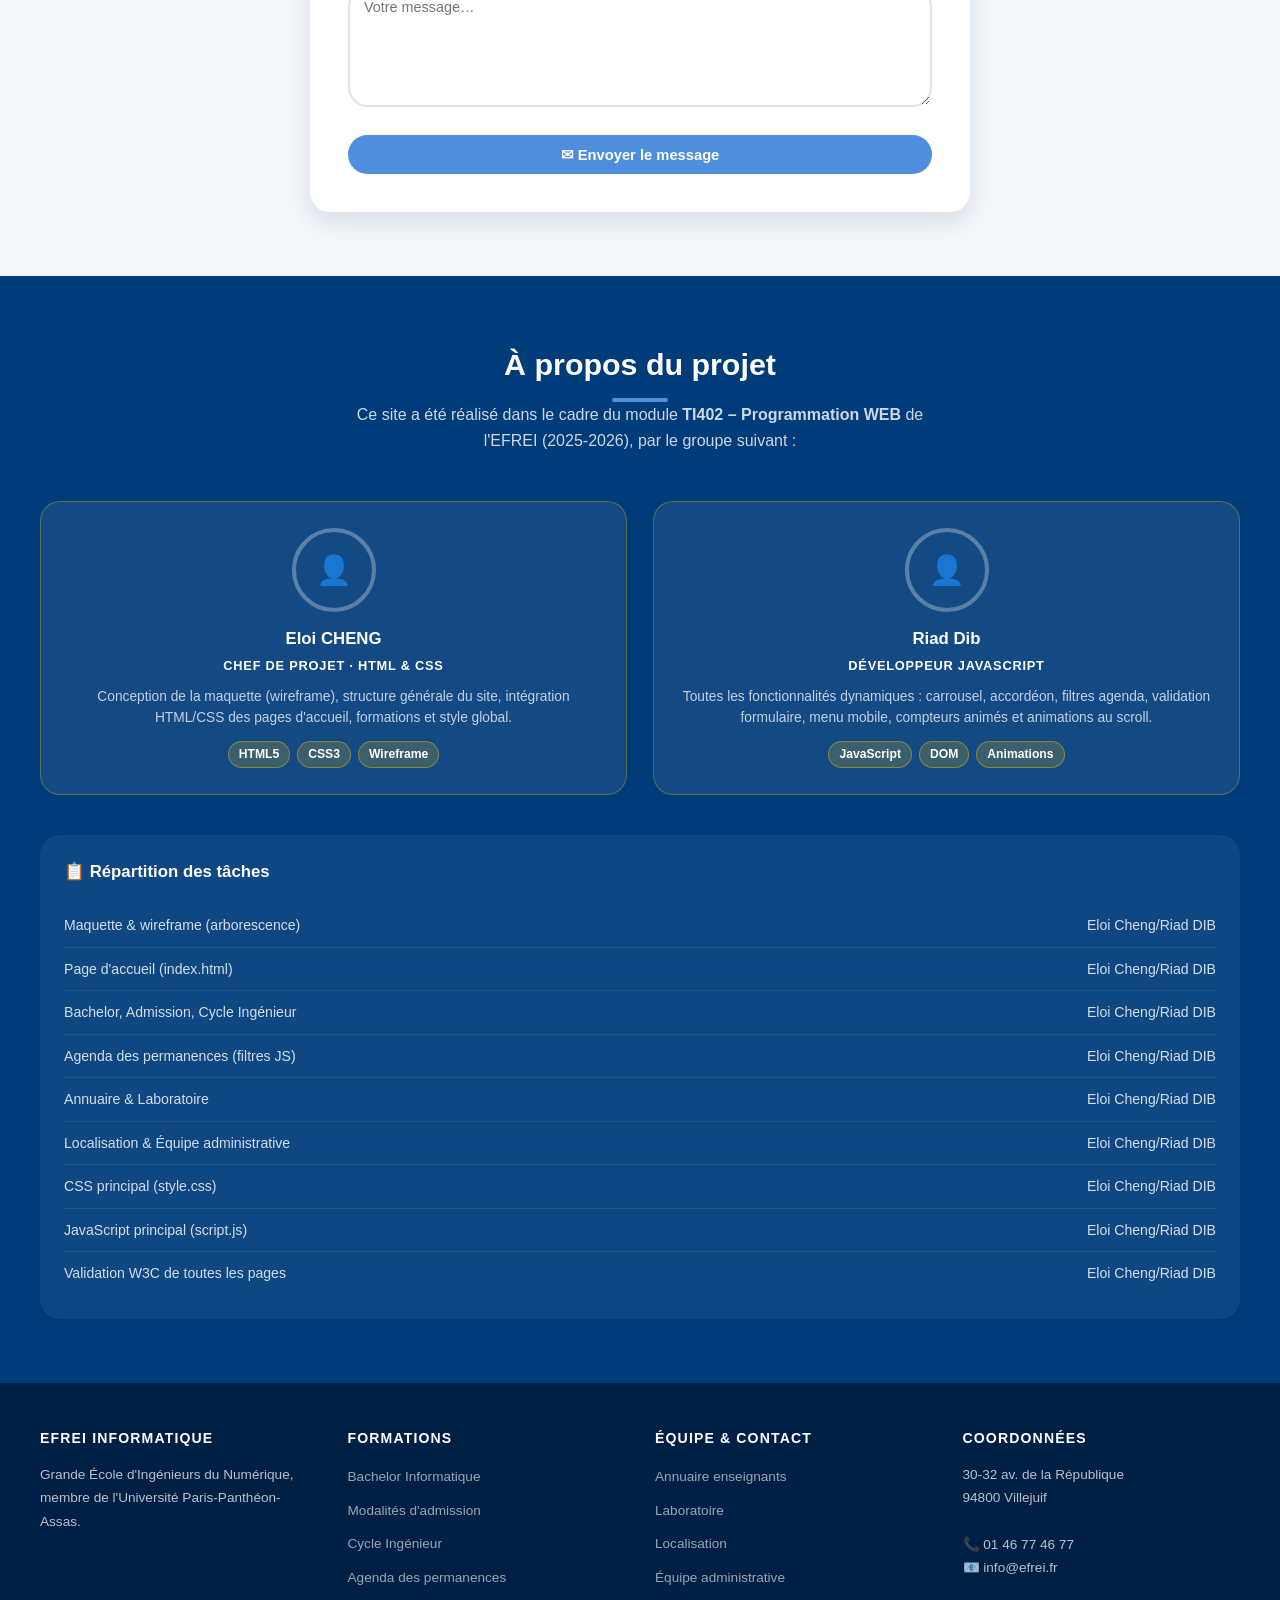
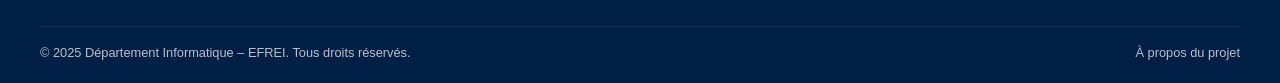
==== commit d5e5ace2: "Update equipe-administrative.html" ====
--- a/Contact/equipe-administrative.html
+++ b/Contact/equipe-administrative.html
@@ -194,7 +194,7 @@
       <p>Ce site a été réalisé dans le cadre du module <strong>TI402 – Programmation WEB</strong> de l'EFREI (2025-2026), par le groupe suivant :</p>
     </div>
  
-    <!-- ⚠️ REMPLACEZ les "Prénom NOM" et les initiales par les vrais membres de votre groupe ! -->
+    <!-- Membres du projet -->
     <div class="grille-cartes">
  
       <div class="carte-membre-projet fd1">
--- a/style.css
+++ b/style.css
@@ -1,30 +1,60 @@
 /* ============================================
    EFREI - Département Informatique
-   style.css — Feuille de style principale
+   style.css
    ============================================ */
- 
+
 /* ---------- Variables CSS ---------- */
 :root {
-  --bleu:       #003b7a;
-  --bleu-clair: #005bbb;
-  --jaune:      #f5c400;
-  --blanc:      #ffffff;
-  --gris-clair: #f4f6f9;
-  --gris-texte: #333333;
-  --pied:       #0d1b36;
-  --ombre:      0 4px 18px rgba(0,59,122,0.13);
-  --radius:     8px;
+  --bleu: #003b7a;
+  --bleu-fonce: #002b5c;
+  --bleu-clair: #4f8edc;
+  --blanc: #ffffff;
+  --gris: #f4f6f9;
+  --gris-clair: #eef3fb;
+  --texte: #1e293b;
+  --pied: #001f45;
+  --accent: #4f8edc;
+
+  --radius: 20px;
+  --ombre: 0 10px 25px rgba(0, 59, 122, 0.12);
   --transition: 0.3s ease;
 }
- 
+
 /* ---------- Reset ---------- */
-*, *::before, *::after { margin:0; padding:0; box-sizing:border-box; }
-html { scroll-behavior: smooth; }
-body { font-family:'Segoe UI',Tahoma,Geneva,Verdana,sans-serif; color:var(--gris-texte); background:var(--blanc); line-height:1.6; }
-a { text-decoration:none; color:inherit; }
-img { max-width:100%; height:auto; display:block; }
-ul { list-style:none; }
- 
+*,
+*::before,
+*::after {
+  margin: 0;
+  padding: 0;
+  box-sizing: border-box;
+}
+
+html {
+  scroll-behavior: smooth;
+}
+
+body {
+  font-family: "Segoe UI", Tahoma, Geneva, Verdana, sans-serif;
+  color: var(--texte);
+  background: var(--blanc);
+  line-height: 1.6;
+}
+
+a {
+  text-decoration: none;
+  color: inherit;
+}
+
+img {
+  max-width: 100%;
+  height: auto;
+  display: block;
+}
+
+ul {
+  list-style: none;
+}
+
 /* ---------- HEADER ---------- */
 header {
   background: var(--bleu);
@@ -32,256 +62,928 @@
   position: sticky;
   top: 0;
   z-index: 1000;
-  box-shadow: 0 2px 10px rgba(0,0,0,0.3);
-}
+  box-shadow: 0 2px 10px rgba(0, 0, 0, 0.3);
+}
+
 .header-inner {
-  max-width: 1200px;
-  margin: 0 auto;
-  padding: 0 24px;
-  height: 68px;
+  width: 100%;
+  height: 90px;
+  padding: 0 50px;
+
   display: flex;
   align-items: center;
   justify-content: space-between;
 }
-.logo-zone { display:flex; align-items:center; gap:12px; }
-.logo-zone svg { height:42px; width:auto; }
-.site-title { font-size:1rem; font-weight:700; line-height:1.25; }
-.site-title span { color:var(--jaune); }
- 
-/* NAV */
-nav ul { display:flex; gap:4px; }
+
+/* Logo */
+.logo-zone {
+  display: flex;
+  align-items: flex-start;
+  gap: 12px;
+
+  width: 260px;
+  height: 70px;
+
+  overflow: hidden;
+}
+
+.logo-efrei {
+  width: 140px !important;
+  max-width: 140px !important;
+  height: auto !important;
+
+  display: block;
+  object-fit: contain;
+
+  filter: brightness(0) invert(1);
+
+  transform: translateY(-8px);
+}
+
+.site-title {
+  font-size: 0.9rem;
+  font-weight: 700;
+  line-height: 1.1;
+  color: white;
+}
+
+.site-title span {
+  color: var(--bleu-clair);
+}
+
+/* ---------- NAV ---------- */
+nav ul {
+  display: flex;
+  align-items: center;
+  gap: 10px;
+}
+
 nav ul li a {
-  display:block;
-  padding:7px 14px;
-  border-radius:var(--radius);
-  font-size:0.88rem;
-  font-weight:500;
-  color:rgba(255,255,255,0.82);
-  transition:background var(--transition), color var(--transition);
-}
-nav ul li a:hover, nav ul li a.actif {
-  background:var(--jaune);
-  color:var(--bleu);
-  font-weight:700;
-}
- 
-/* Dropdown sous-menus */
-.nav-item { position:relative; }
-.nav-item > a::after { content:' ▾'; font-size:0.7rem; }
+  display: block;
+  padding: 10px 18px;
+  border-radius: 20px;
+
+  font-size: 0.9rem;
+  font-weight: 600;
+
+  color: var(--blanc);
+  transition: var(--transition);
+}
+
+nav ul li a:hover {
+  background: rgba(255, 255, 255, 0.15);
+}
+
+nav ul li a.actif {
+  background: var(--bleu-clair);
+  color: var(--blanc);
+}
+
+/* Dropdown */
+.nav-item {
+  position: relative;
+}
+
+.nav-item > a::after {
+  content: " ▾";
+  font-size: 0.7rem;
+}
+
 .sous-menu {
-  display:none;
-  position:absolute;
-  top:calc(100% + 8px);
-  left:0;
-  background:var(--blanc);
-  border-radius:var(--radius);
-  box-shadow:var(--ombre);
-  min-width:220px;
-  padding:8px 0;
-  z-index:200;
-}
+  display: none;
+  position: absolute;
+  top: 100%;
+  left: 0;
+
+  background: var(--blanc);
+  border-radius: var(--radius);
+  box-shadow: var(--ombre);
+
+  min-width: 220px;
+  padding: 8px 0;
+  z-index: 200;
+}
+
 .sous-menu li a {
-  color:var(--bleu);
-  padding:9px 18px;
-  font-size:0.85rem;
-  border-radius:0;
-  display:block;
-}
-.sous-menu li a:hover { background:var(--gris-clair); color:var(--bleu); }
-.nav-item:hover .sous-menu { display:block; }
- 
+  color: var(--bleu);
+  padding: 9px 18px;
+  font-size: 0.85rem;
+  border-radius: 0;
+  display: block;
+}
+
+.sous-menu li a:hover {
+  background: var(--gris-clair);
+  color: var(--bleu);
+}
+
+.nav-item:hover .sous-menu {
+  display: block;
+}
+
 /* Hamburger */
 .menu-btn {
-  display:none; background:none; border:none; cursor:pointer;
-  flex-direction:column; gap:5px; padding:6px;
-}
-.menu-btn span { display:block; width:26px; height:3px; background:var(--blanc); border-radius:2px; transition:var(--transition); }
- 
+  display: none;
+  background: none;
+  border: none;
+  cursor: pointer;
+  flex-direction: column;
+  gap: 5px;
+  padding: 6px;
+}
+
+.menu-btn span {
+  display: block;
+  width: 26px;
+  height: 3px;
+  background: var(--blanc);
+  border-radius: 2px;
+  transition: var(--transition);
+}
+
+/* ---------- HERO ---------- */
+.hero {
+  background:
+    linear-gradient(
+      rgba(0, 59, 122, 0.72),
+      rgba(0, 59, 122, 0.72)
+    ),
+    url("Image/campus-8304-2048x1356.webp") center/cover no-repeat;
+
+  color: var(--blanc);
+  padding: 95px 24px;
+  text-align: center;
+  position: relative;
+  overflow: hidden;
+}
+
+.hero::before {
+  content: "";
+  position: absolute;
+  top: -100px;
+  right: -120px;
+
+  width: 300px;
+  height: 300px;
+
+  background: rgba(255, 255, 255, 0.08);
+  border-radius: 50%;
+}
+
+.hero-petit {
+  padding: 60px 24px;
+}
+
+.hero h1 {
+  font-size: 2.6rem;
+  font-weight: 800;
+  margin-bottom: 16px;
+  line-height: 1.2;
+  position: relative;
+  z-index: 1;
+}
+
+.hero h1 span {
+  color: var(--bleu-clair);
+}
+
+.hero p {
+  font-size: 1.05rem;
+  opacity: 0.95;
+  max-width: 580px;
+  margin: 0 auto 28px;
+  position: relative;
+  z-index: 1;
+}
+
+.hero-boutons {
+  display: flex;
+  gap: 12px;
+  justify-content: center;
+  flex-wrap: wrap;
+  position: relative;
+  z-index: 1;
+}
+
+/* ---------- BOUTONS ---------- */
+.btn {
+  display: inline-block;
+  padding: 11px 26px;
+  border-radius: var(--radius);
+  font-weight: 600;
+  font-size: 0.92rem;
+  cursor: pointer;
+  transition: all var(--transition);
+  border: none;
+}
+
+.btn-primaire {
+  background: var(--bleu-clair);
+  color: var(--blanc);
+}
+
+.btn-primaire:hover {
+  background: #3d7ac4;
+  transform: translateY(-2px);
+  box-shadow: var(--ombre);
+}
+
+.btn-secondaire {
+  background: transparent;
+  color: var(--blanc);
+  border: 2px solid rgba(255, 255, 255, 0.7);
+}
+
+.btn-secondaire:hover {
+  background: var(--blanc);
+  color: var(--bleu);
+}
+
+.btn-bleu {
+  background: var(--bleu);
+  color: var(--blanc);
+}
+
+.btn-bleu:hover {
+  background: var(--bleu-clair);
+  transform: translateY(-2px);
+}
+
+/* ---------- ÉLÉMENTS COMMUNS ---------- */
+.conteneur {
+  max-width: 1200px;
+  margin: 0 auto;
+}
+
+section {
+  padding: 64px 24px;
+}
+
+.fond-gris {
+  background: var(--gris);
+}
+
+.section-titre {
+  text-align: center;
+  margin-bottom: 48px;
+}
+
+.section-titre h2 {
+  font-size: 1.9rem;
+  color: var(--bleu);
+  margin-bottom: 8px;
+}
+
+.section-titre p {
+  color: #666;
+  max-width: 580px;
+  margin: 0 auto;
+}
+
+.trait {
+  width: 56px;
+  height: 4px;
+  background: var(--bleu-clair);
+  margin: 10px auto 0;
+  border-radius: 2px;
+}
+
+/* ---------- FIL D'ARIANE ---------- */
+.breadcrumb {
+  background: var(--gris);
+  padding: 10px 24px;
+  font-size: 0.82rem;
+  color: #666;
+  border-bottom: 1px solid #e0e6ef;
+}
+
+.breadcrumb .conteneur {
+  display: flex;
+  gap: 6px;
+  align-items: center;
+  flex-wrap: wrap;
+}
+
+.breadcrumb a {
+  color: var(--bleu-clair);
+}
+
+.breadcrumb a:hover {
+  text-decoration: underline;
+}
+
+.breadcrumb span {
+  color: #999;
+}
+
+/* ---------- CARTES ---------- */
+.grille-cartes {
+  display: grid;
+  grid-template-columns: repeat(auto-fit, minmax(260px, 1fr));
+  gap: 26px;
+}
+
+.carte {
+  background: var(--blanc);
+  border-radius: var(--radius);
+  box-shadow: var(--ombre);
+  overflow: hidden;
+  transition: transform var(--transition), box-shadow var(--transition);
+}
+
+.carte:hover {
+  transform: translateY(-5px);
+  box-shadow: 0 14px 32px rgba(0, 59, 122, 0.18);
+}
+
+.carte-entete {
+  background: var(--bleu);
+  color: var(--blanc);
+  padding: 20px;
+  font-size: 1.9rem;
+  text-align: center;
+}
+
+.carte-corps {
+  padding: 22px;
+}
+
+.carte-corps h3 {
+  font-size: 1.05rem;
+  color: var(--bleu);
+  margin-bottom: 8px;
+}
+
+.carte-corps p {
+  font-size: 0.88rem;
+  color: #555;
+  line-height: 1.6;
+}
+
+/* ---------- CARTES LIENS ---------- */
+.carte-lien {
+  display: block;
+  border: 2px solid #e0e6ef;
+  border-radius: var(--radius);
+  padding: 22px;
+  transition: all var(--transition);
+}
+
+.carte-lien:hover {
+  border-color: var(--bleu-clair);
+  background: var(--gris);
+  transform: translateY(-3px);
+  box-shadow: var(--ombre);
+}
+
+.carte-lien .icone-lien {
+  font-size: 2rem;
+  margin-bottom: 10px;
+}
+
+.carte-lien h3 {
+  color: var(--bleu);
+  font-size: 1rem;
+  margin-bottom: 6px;
+}
+
+.carte-lien p {
+  font-size: 0.85rem;
+  color: #666;
+}
+
+.carte-lien .fleche {
+  color: var(--bleu-clair);
+  font-size: 1.2rem;
+  font-weight: 700;
+  margin-top: 10px;
+  display: block;
+}
+
+/* ---------- TABLEAU ---------- */
+.tableau-conteneur {
+  overflow-x: auto;
+}
+
+table {
+  width: 100%;
+  border-collapse: collapse;
+  font-size: 0.9rem;
+}
+
+thead {
+  background: var(--bleu);
+  color: var(--blanc);
+}
+
+thead th {
+  padding: 13px 16px;
+  text-align: left;
+  font-weight: 600;
+}
+
+tbody tr {
+  border-bottom: 1px solid #e8ecf2;
+  transition: background var(--transition);
+}
+
+tbody tr:hover {
+  background: #eef3fb;
+}
+
+tbody td {
+  padding: 12px 16px;
+}
+
+.badge {
+  display: inline-block;
+  padding: 3px 10px;
+  border-radius: 20px;
+  font-size: 0.75rem;
+  font-weight: 600;
+}
+
+.badge-bleu {
+  background: #dbeafe;
+  color: #1e40af;
+}
+
+.badge-vert {
+  background: #d1fae5;
+  color: #065f46;
+}
+
+.badge-jaune {
+  background: #e0f2fe;
+  color: #075985;
+}
+
+.badge-rouge {
+  background: #fee2e2;
+  color: #991b1b;
+}
+
+/* ---------- STATS ---------- */
+.stats-bande {
+  background: var(--bleu);
+  color: var(--blanc);
+  padding: 50px 24px;
+}
+
+.stats-grille {
+  max-width: 900px;
+  margin: 0 auto;
+
+  display: grid;
+  grid-template-columns: repeat(auto-fit, minmax(150px, 1fr));
+  gap: 28px;
+
+  text-align: center;
+}
+
+.stat-item h3 {
+  font-size: 2.4rem;
+  color: var(--blanc);
+  font-weight: 800;
+}
+
+.stat-item p {
+  font-size: 0.88rem;
+  opacity: 0.85;
+  margin-top: 6px;
+}
+
+/* ---------- FORMULAIRE ---------- */
+.formulaire {
+  max-width: 660px;
+  margin: 0 auto;
+  background: var(--blanc);
+  border-radius: var(--radius);
+  box-shadow: var(--ombre);
+  padding: 38px;
+}
+
+.champ-groupe {
+  margin-bottom: 20px;
+}
+
+.champ-groupe label {
+  display: block;
+  font-weight: 600;
+  font-size: 0.88rem;
+  margin-bottom: 6px;
+  color: var(--bleu);
+}
+
+.champ-groupe input,
+.champ-groupe select,
+.champ-groupe textarea {
+  width: 100%;
+  padding: 10px 14px;
+  border: 2px solid #dde3ee;
+  border-radius: var(--radius);
+  font-size: 0.9rem;
+  font-family: inherit;
+  transition: border-color var(--transition);
+  outline: none;
+}
+
+.champ-groupe input:focus,
+.champ-groupe select:focus,
+.champ-groupe textarea:focus {
+  border-color: var(--bleu-clair);
+}
+
+.champ-groupe input.invalide,
+.champ-groupe textarea.invalide {
+  border-color: #e53e3e;
+}
+
+.champ-groupe textarea {
+  resize: vertical;
+  min-height: 120px;
+}
+
+.erreur-msg {
+  color: #e53e3e;
+  font-size: 0.78rem;
+  margin-top: 4px;
+  display: none;
+}
+
+.erreur-msg.visible {
+  display: block;
+}
+
+.success-msg {
+  display: none;
+  background: #d1fae5;
+  color: #065f46;
+  padding: 14px;
+  border-radius: var(--radius);
+  text-align: center;
+  font-weight: 600;
+  margin-top: 14px;
+}
+
+/* ---------- CARROUSEL ---------- */
+.carrousel {
+  position: relative;
+  overflow: hidden;
+  border-radius: var(--radius);
+  background: var(--bleu);
+}
+
+.carrousel-piste {
+  display: flex;
+  transition: transform 0.5s ease;
+}
+
+.carrousel-diapo {
+  min-width: 100%;
+  padding: 56px 40px;
+  text-align: center;
+  color: var(--blanc);
+}
+
+.carrousel-diapo h3 {
+  font-size: 1.7rem;
+  margin-bottom: 10px;
+  color: var(--blanc);
+}
+
+.carrousel-diapo p {
+  font-size: 0.95rem;
+  opacity: 0.9;
+  max-width: 560px;
+  margin: 0 auto;
+}
+
+.carrousel-btn {
+  position: absolute;
+  top: 50%;
+  transform: translateY(-50%);
+
+  background: rgba(255, 255, 255, 0.18);
+  color: var(--blanc);
+  border: none;
+
+  width: 42px;
+  height: 42px;
+  border-radius: 50%;
+
+  font-size: 1.2rem;
+  cursor: pointer;
+  transition: background var(--transition);
+}
+
+.carrousel-btn:hover {
+  background: var(--bleu-clair);
+  color: var(--blanc);
+}
+
+.carrousel-btn.precedent {
+  left: 10px;
+}
+
+.carrousel-btn.suivant {
+  right: 10px;
+}
+
+.carrousel-points {
+  display: flex;
+  justify-content: center;
+  gap: 8px;
+  padding: 12px 0;
+  background: var(--bleu);
+}
+
+.point {
+  width: 9px;
+  height: 9px;
+  border-radius: 50%;
+  background: rgba(255, 255, 255, 0.28);
+  cursor: pointer;
+  border: none;
+  transition: background var(--transition);
+}
+
+.point.actif {
+  background: var(--bleu-clair);
+}
+
+/* ---------- ACCORDÉON ---------- */
+.accordeon-item {
+  background: var(--blanc);
+  border-radius: var(--radius);
+  box-shadow: var(--ombre);
+  margin-bottom: 10px;
+  overflow: hidden;
+}
+
+.accordeon-titre {
+  width: 100%;
+  background: none;
+  border: none;
+  padding: 16px 20px;
+  text-align: left;
+
+  font-size: 0.95rem;
+  font-weight: 600;
+  color: var(--bleu);
+
+  cursor: pointer;
+  display: flex;
+  justify-content: space-between;
+  align-items: center;
+
+  transition: background var(--transition);
+}
+
+.accordeon-titre:hover {
+  background: #eef3fb;
+}
+
+.accordeon-titre .icone {
+  font-size: 1.1rem;
+  transition: transform var(--transition);
+}
+
+.accordeon-titre.ouvert .icone {
+  transform: rotate(45deg);
+}
+
+.accordeon-corps {
+  max-height: 0;
+  overflow: hidden;
+  transition: max-height 0.4s ease, padding 0.3s ease;
+  padding: 0 20px;
+}
+
+.accordeon-corps.ouvert {
+  padding: 14px 20px 20px;
+}
+
+.accordeon-corps p,
+.accordeon-corps ul {
+  font-size: 0.88rem;
+  color: #555;
+}
+
+.accordeon-corps ul {
+  list-style: disc;
+  padding-left: 18px;
+  margin-top: 8px;
+}
+
+.accordeon-corps ul li {
+  margin-bottom: 5px;
+}
+
 /* ---------- FOOTER ---------- */
 footer {
   background: var(--pied);
-  color: rgba(255,255,255,0.72);
+  color: rgba(255, 255, 255, 0.72);
   padding: 44px 24px 20px;
 }
+
 .footer-inner {
-  max-width:1200px; margin:0 auto;
-  display:grid; grid-template-columns:repeat(auto-fit,minmax(210px,1fr)); gap:30px;
-  margin-bottom:28px;
-}
+  max-width: 1200px;
+  margin: 0 auto 28px;
+
+  display: grid;
+  grid-template-columns: repeat(auto-fit, minmax(210px, 1fr));
+  gap: 30px;
+}
+
 .footer-col h3 {
-  color:var(--jaune); font-size:0.88rem; font-weight:700;
-  text-transform:uppercase; letter-spacing:0.08em; margin-bottom:14px;
-}
-.footer-col ul li { margin-bottom:8px; }
-.footer-col ul li a { color:rgba(255,255,255,0.6); font-size:0.85rem; transition:color var(--transition); }
-.footer-col ul li a:hover { color:var(--jaune); }
-.footer-col p { font-size:0.85rem; line-height:1.7; }
+  color: var(--blanc);
+  font-size: 0.88rem;
+  font-weight: 700;
+  text-transform: uppercase;
+  letter-spacing: 0.08em;
+  margin-bottom: 14px;
+}
+
+.footer-col ul li {
+  margin-bottom: 8px;
+}
+
+.footer-col ul li a {
+  color: rgba(255, 255, 255, 0.6);
+  font-size: 0.85rem;
+  transition: color var(--transition);
+}
+
+.footer-col ul li a:hover {
+  color: var(--bleu-clair);
+}
+
+.footer-col p {
+  font-size: 0.85rem;
+  line-height: 1.7;
+}
+
 .footer-bas {
-  max-width:1200px; margin:0 auto;
-  border-top:1px solid rgba(255,255,255,0.08);
-  padding-top:16px;
-  display:flex; justify-content:space-between; align-items:center;
-  flex-wrap:wrap; gap:10px; font-size:0.8rem;
-}
- 
-/* ---------- ÉLÉMENTS COMMUNS ---------- */
-.conteneur { max-width:1200px; margin:0 auto; }
-section { padding:64px 24px; }
-.fond-gris { background:var(--gris-clair); }
- 
-.section-titre { text-align:center; margin-bottom:48px; }
-.section-titre h2 { font-size:1.9rem; color:var(--bleu); margin-bottom:8px; }
-.section-titre p { color:#666; max-width:580px; margin:0 auto; }
-.trait { width:56px; height:4px; background:var(--jaune); margin:10px auto 0; border-radius:2px; }
- 
-/* Fil d'Ariane */
-.breadcrumb {
-  background:var(--gris-clair);
-  padding:10px 24px;
-  font-size:0.82rem;
-  color:#666;
-  border-bottom:1px solid #e0e6ef;
-}
-.breadcrumb .conteneur { display:flex; gap:6px; align-items:center; flex-wrap:wrap; }
-.breadcrumb a { color:var(--bleu-clair); }
-.breadcrumb a:hover { text-decoration:underline; }
-.breadcrumb span { color:#999; }
- 
-/* HERO */
-.hero {
-  background:linear-gradient(135deg,var(--bleu) 0%,var(--bleu-clair) 100%);
-  color:var(--blanc);
-  padding:80px 24px;
-  text-align:center;
-  position:relative;
-  overflow:hidden;
-}
-.hero::before {
-  content:''; position:absolute; top:-40%; right:-15%;
-  width:450px; height:450px;
-  background:rgba(245,196,0,0.07); border-radius:50%;
-}
-.hero-petit { padding:52px 24px; }
-.hero h1 { font-size:2.6rem; font-weight:800; margin-bottom:16px; line-height:1.2; }
-.hero h1 span { color:var(--jaune); }
-.hero p { font-size:1.05rem; opacity:0.9; max-width:580px; margin:0 auto 28px; }
-.hero-boutons { display:flex; gap:12px; justify-content:center; flex-wrap:wrap; }
- 
-/* BOUTONS */
-.btn { display:inline-block; padding:11px 26px; border-radius:var(--radius); font-weight:600; font-size:0.92rem; cursor:pointer; transition:all var(--transition); border:none; }
-.btn-primaire { background:var(--jaune); color:var(--bleu); }
-.btn-primaire:hover { background:#e6b800; transform:translateY(-2px); box-shadow:var(--ombre); }
-.btn-secondaire { background:transparent; color:var(--blanc); border:2px solid rgba(255,255,255,0.7); }
-.btn-secondaire:hover { background:var(--blanc); color:var(--bleu); }
-.btn-bleu { background:var(--bleu); color:var(--blanc); }
-.btn-bleu:hover { background:var(--bleu-clair); transform:translateY(-2px); }
- 
-/* CARTES */
-.grille-cartes { display:grid; grid-template-columns:repeat(auto-fit,minmax(260px,1fr)); gap:26px; }
-.carte {
-  background:var(--blanc); border-radius:var(--radius);
-  box-shadow:var(--ombre); overflow:hidden;
-  transition:transform var(--transition), box-shadow var(--transition);
-}
-.carte:hover { transform:translateY(-5px); box-shadow:0 14px 32px rgba(0,59,122,0.18); }
-.carte-entete { background:var(--bleu); color:var(--blanc); padding:20px; font-size:1.9rem; text-align:center; }
-.carte-corps { padding:22px; }
-.carte-corps h3 { font-size:1.05rem; color:var(--bleu); margin-bottom:8px; }
-.carte-corps p { font-size:0.88rem; color:#555; line-height:1.6; }
- 
-/* LIEN CARTE (sous-pages) */
-.carte-lien { display:block; border:2px solid #e0e6ef; border-radius:var(--radius); padding:22px; transition:all var(--transition); }
-.carte-lien:hover { border-color:var(--bleu-clair); background:var(--gris-clair); transform:translateY(-3px); box-shadow:var(--ombre); }
-.carte-lien .icone-lien { font-size:2rem; margin-bottom:10px; }
-.carte-lien h3 { color:var(--bleu); font-size:1rem; margin-bottom:6px; }
-.carte-lien p { font-size:0.85rem; color:#666; }
-.carte-lien .fleche { color:var(--jaune); font-size:1.2rem; font-weight:700; margin-top:10px; display:block; }
- 
-/* TABLEAU */
-.tableau-conteneur { overflow-x:auto; }
-table { width:100%; border-collapse:collapse; font-size:0.9rem; }
-thead { background:var(--bleu); color:var(--blanc); }
-thead th { padding:13px 16px; text-align:left; font-weight:600; }
-tbody tr { border-bottom:1px solid #e8ecf2; transition:background var(--transition); }
-tbody tr:hover { background:#eef3fb; }
-tbody td { padding:12px 16px; }
-.badge { display:inline-block; padding:3px 10px; border-radius:20px; font-size:0.75rem; font-weight:600; }
-.badge-bleu  { background:#dbeafe; color:#1e40af; }
-.badge-vert  { background:#d1fae5; color:#065f46; }
-.badge-jaune { background:#fef3c7; color:#92400e; }
-.badge-rouge { background:#fee2e2; color:#991b1b; }
- 
-/* STATS */
-.stats-bande { background:var(--bleu); color:var(--blanc); padding:50px 24px; }
-.stats-grille { max-width:900px; margin:0 auto; display:grid; grid-template-columns:repeat(auto-fit,minmax(150px,1fr)); gap:28px; text-align:center; }
-.stat-item h3 { font-size:2.4rem; color:var(--jaune); font-weight:800; }
-.stat-item p { font-size:0.88rem; opacity:0.85; margin-top:6px; }
- 
-/* FORMULAIRE */
-.formulaire { max-width:660px; margin:0 auto; background:var(--blanc); border-radius:var(--radius); box-shadow:var(--ombre); padding:38px; }
-.champ-groupe { margin-bottom:20px; }
-.champ-groupe label { display:block; font-weight:600; font-size:0.88rem; margin-bottom:6px; color:var(--bleu); }
-.champ-groupe input, .champ-groupe select, .champ-groupe textarea {
-  width:100%; padding:10px 14px; border:2px solid #dde3ee;
-  border-radius:var(--radius); font-size:0.9rem; font-family:inherit;
-  transition:border-color var(--transition); outline:none;
-}
-.champ-groupe input:focus, .champ-groupe select:focus, .champ-groupe textarea:focus { border-color:var(--bleu-clair); }
-.champ-groupe input.invalide, .champ-groupe textarea.invalide { border-color:#e53e3e; }
-.champ-groupe textarea { resize:vertical; min-height:120px; }
-.erreur-msg { color:#e53e3e; font-size:0.78rem; margin-top:4px; display:none; }
-.erreur-msg.visible { display:block; }
-.success-msg { display:none; background:#d1fae5; color:#065f46; padding:14px; border-radius:var(--radius); text-align:center; font-weight:600; margin-top:14px; }
- 
-/* CARROUSEL */
-.carrousel { position:relative; overflow:hidden; border-radius:var(--radius); background:var(--bleu); }
-.carrousel-piste { display:flex; transition:transform 0.5s ease; }
-.carrousel-diapo { min-width:100%; padding:56px 40px; text-align:center; color:var(--blanc); }
-.carrousel-diapo h3 { font-size:1.7rem; margin-bottom:10px; color:var(--jaune); }
-.carrousel-diapo p { font-size:0.95rem; opacity:0.9; max-width:560px; margin:0 auto; }
-.carrousel-btn { position:absolute; top:50%; transform:translateY(-50%); background:rgba(255,255,255,0.18); color:var(--blanc); border:none; width:42px; height:42px; border-radius:50%; font-size:1.2rem; cursor:pointer; transition:background var(--transition); }
-.carrousel-btn:hover { background:var(--jaune); color:var(--bleu); }
-.carrousel-btn.precedent { left:10px; }
-.carrousel-btn.suivant   { right:10px; }
-.carrousel-points { display:flex; justify-content:center; gap:8px; padding:12px 0; background:var(--bleu); }
-.point { width:9px; height:9px; border-radius:50%; background:rgba(255,255,255,0.28); cursor:pointer; border:none; transition:background var(--transition); }
-.point.actif { background:var(--jaune); }
- 
-/* ACCORDEON */
-.accordeon-item { background:var(--blanc); border-radius:var(--radius); box-shadow:var(--ombre); margin-bottom:10px; overflow:hidden; }
-.accordeon-titre { width:100%; background:none; border:none; padding:16px 20px; text-align:left; font-size:0.95rem; font-weight:600; color:var(--bleu); cursor:pointer; display:flex; justify-content:space-between; align-items:center; transition:background var(--transition); }
-.accordeon-titre:hover { background:#eef3fb; }
-.accordeon-titre .icone { font-size:1.1rem; transition:transform var(--transition); }
-.accordeon-titre.ouvert .icone { transform:rotate(45deg); }
-.accordeon-corps { max-height:0; overflow:hidden; transition:max-height 0.4s ease, padding 0.3s ease; padding:0 20px; }
-.accordeon-corps.ouvert { padding:14px 20px 20px; }
-.accordeon-corps p, .accordeon-corps ul { font-size:0.88rem; color:#555; }
-.accordeon-corps ul { list-style:disc; padding-left:18px; margin-top:8px; }
-.accordeon-corps ul li { margin-bottom:5px; }
- 
-/* ANIMATIONS */
-@keyframes fadeInUp { from{opacity:0;transform:translateY(28px)} to{opacity:1;transform:translateY(0)} }
-.fade-in { animation:fadeInUp 0.55s ease forwards; }
-.fd1{animation-delay:0.05s;opacity:0} .fd2{animation-delay:0.15s;opacity:0} .fd3{animation-delay:0.25s;opacity:0} .fd4{animation-delay:0.35s;opacity:0}
- 
+  max-width: 1200px;
+  margin: 0 auto;
+
+  border-top: 1px solid rgba(255, 255, 255, 0.08);
+  padding-top: 16px;
+
+  display: flex;
+  justify-content: space-between;
+  align-items: center;
+
+  flex-wrap: wrap;
+  gap: 10px;
+
+  font-size: 0.8rem;
+}
+
+/* ---------- ANIMATIONS ---------- */
+@keyframes fadeInUp {
+  from {
+    opacity: 0;
+    transform: translateY(28px);
+  }
+
+  to {
+    opacity: 1;
+    transform: translateY(0);
+  }
+}
+
+.fade-in {
+  animation: fadeInUp 0.55s ease forwards;
+}
+
+.fd1 {
+  animation-delay: 0.05s;
+  opacity: 0;
+}
+
+.fd2 {
+  animation-delay: 0.15s;
+  opacity: 0;
+}
+
+.fd3 {
+  animation-delay: 0.25s;
+  opacity: 0;
+}
+
+.fd4 {
+  animation-delay: 0.35s;
+  opacity: 0;
+}
+
 /* ---------- RESPONSIVE ---------- */
-@media(max-width:900px){
-  .hero h1{font-size:2.1rem;}
-  .section-titre h2{font-size:1.65rem;}
-}
-@media(max-width:680px){
-  .menu-btn{display:flex;}
-  nav{display:none;position:absolute;top:68px;left:0;right:0;background:var(--bleu);padding:14px 20px;box-shadow:0 4px 14px rgba(0,0,0,0.22);}
-  nav.ouvert{display:block;}
-  nav ul{flex-direction:column;gap:3px;}
-  nav ul li a{padding:11px 14px;}
-  .sous-menu{position:static;box-shadow:none;background:rgba(255,255,255,0.08);padding-left:12px;}
-  .sous-menu li a{color:rgba(255,255,255,0.8);}
-  .sous-menu li a:hover{background:rgba(255,255,255,0.1);}
-  .nav-item:hover .sous-menu{display:none;}
-  .nav-item.ouvert-mobile .sous-menu{display:block;}
-  .hero{padding:60px 20px;}
-  .hero h1{font-size:1.75rem;}
-  .formulaire{padding:22px 16px;}
-  .footer-bas{flex-direction:column;text-align:center;}
+@media (max-width: 900px) {
+  .header-inner {
+    padding: 0 24px;
+  }
+
+  .logo-zone {
+    width: 250px;
+  }
+
+  .hero h1 {
+    font-size: 2.1rem;
+  }
+
+  .section-titre h2 {
+    font-size: 1.65rem;
+  }
+}
+
+@media (max-width: 680px) {
+  .header-inner {
+    height: 75px;
+    padding: 0 20px;
+  }
+
+  .logo-zone {
+    width: auto;
+    max-width: 230px;
+    height: 75px;
+  }
+
+  .logo-efrei {
+    width: 110px !important;
+    max-height: 42px !important;
+  }
+
+  .site-title {
+    font-size: 0.78rem;
+  }
+
+  .menu-btn {
+    display: flex;
+  }
+
+  nav {
+    display: none;
+    position: absolute;
+    top: 75px;
+    left: 0;
+    right: 0;
+
+    background: var(--bleu);
+    padding: 14px 20px;
+    box-shadow: 0 4px 14px rgba(0, 0, 0, 0.22);
+  }
+
+  nav.ouvert {
+    display: block;
+  }
+
+  nav ul {
+    flex-direction: column;
+    gap: 3px;
+  }
+
+  nav ul li a {
+    padding: 11px 14px;
+  }
+
+  .sous-menu {
+    position: static;
+    box-shadow: none;
+    background: rgba(255, 255, 255, 0.08);
+    padding-left: 12px;
+  }
+
+  .sous-menu li a {
+    color: rgba(255, 255, 255, 0.8);
+  }
+
+  .sous-menu li a:hover {
+    background: rgba(255, 255, 255, 0.1);
+  }
+
+  .nav-item:hover .sous-menu {
+    display: none;
+  }
+
+  .nav-item.ouvert-mobile .sous-menu {
+    display: block;
+  }
+
+  .hero {
+    padding: 60px 20px;
+  }
+
+  .hero h1 {
+    font-size: 1.75rem;
+  }
+
+  .formulaire {
+    padding: 22px 16px;
+  }
+
+  .footer-bas {
+    flex-direction: column;
+    text-align: center;
+  }
 }
